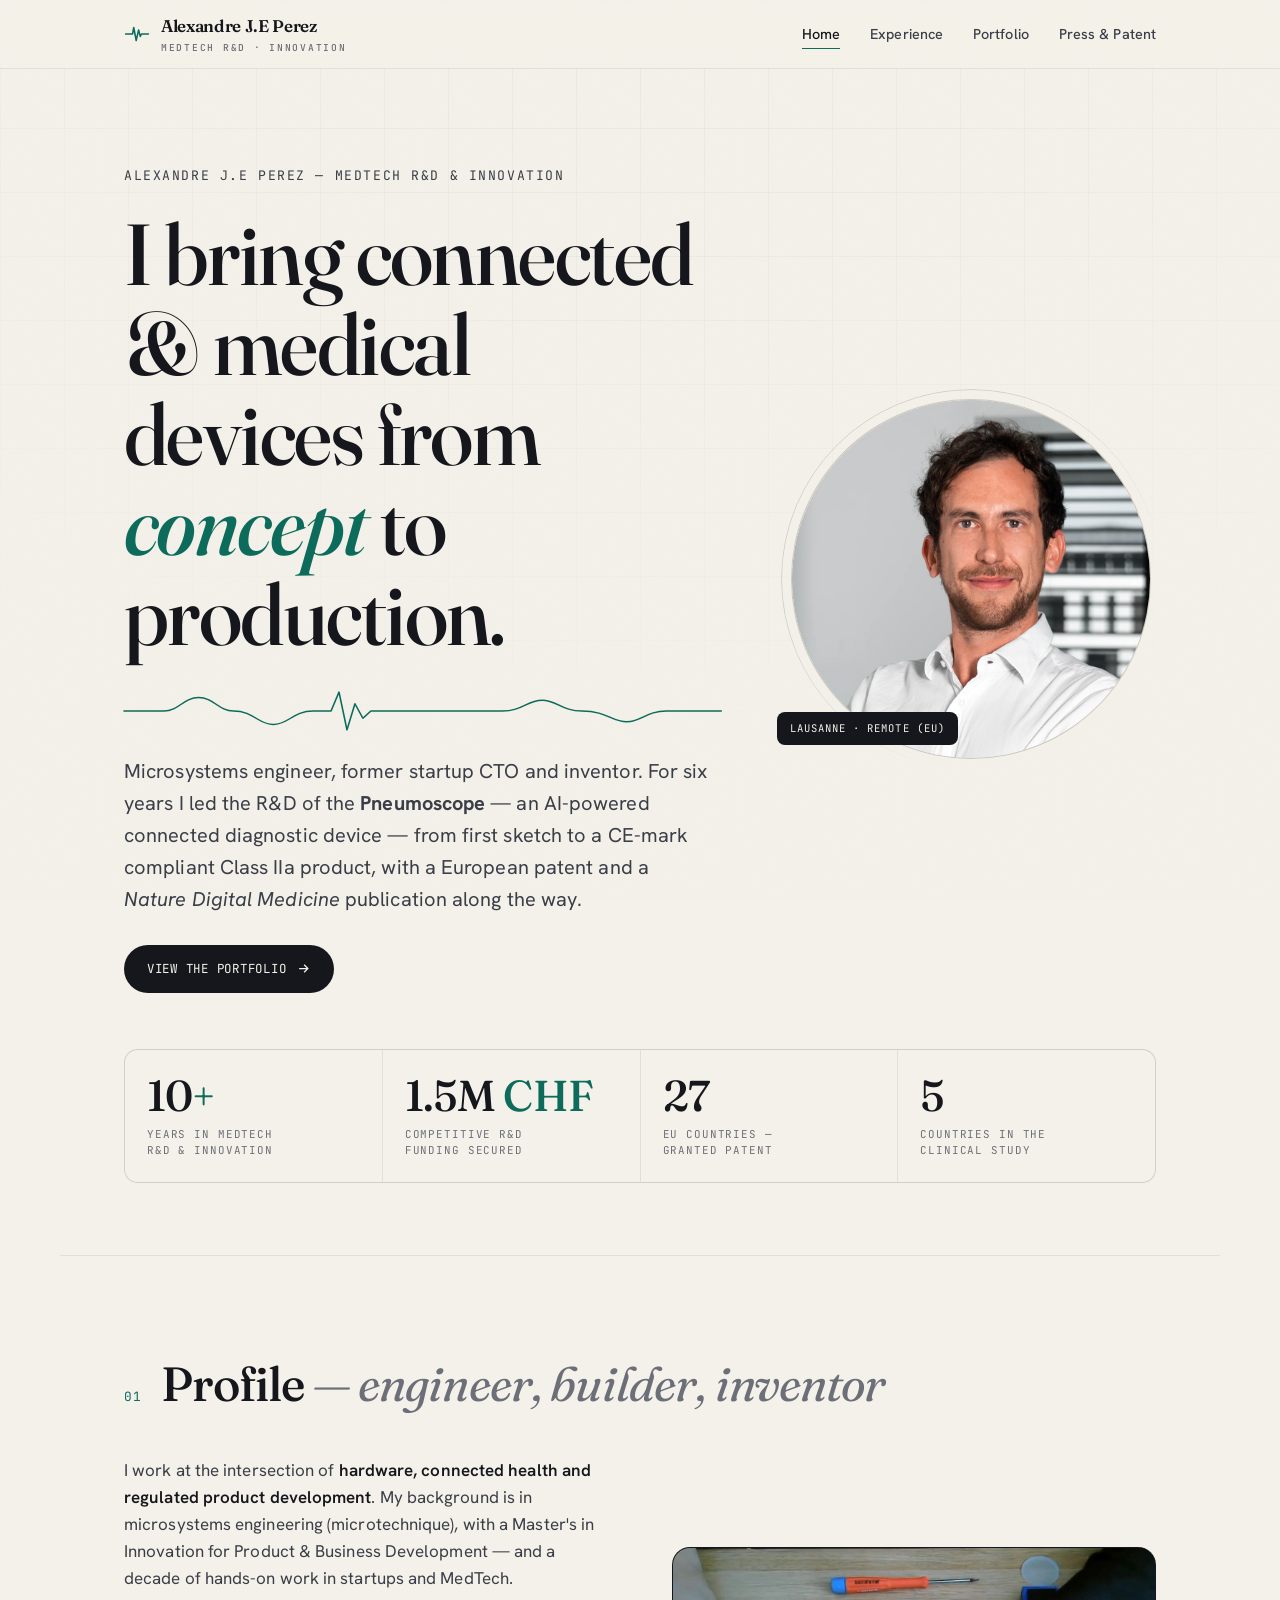
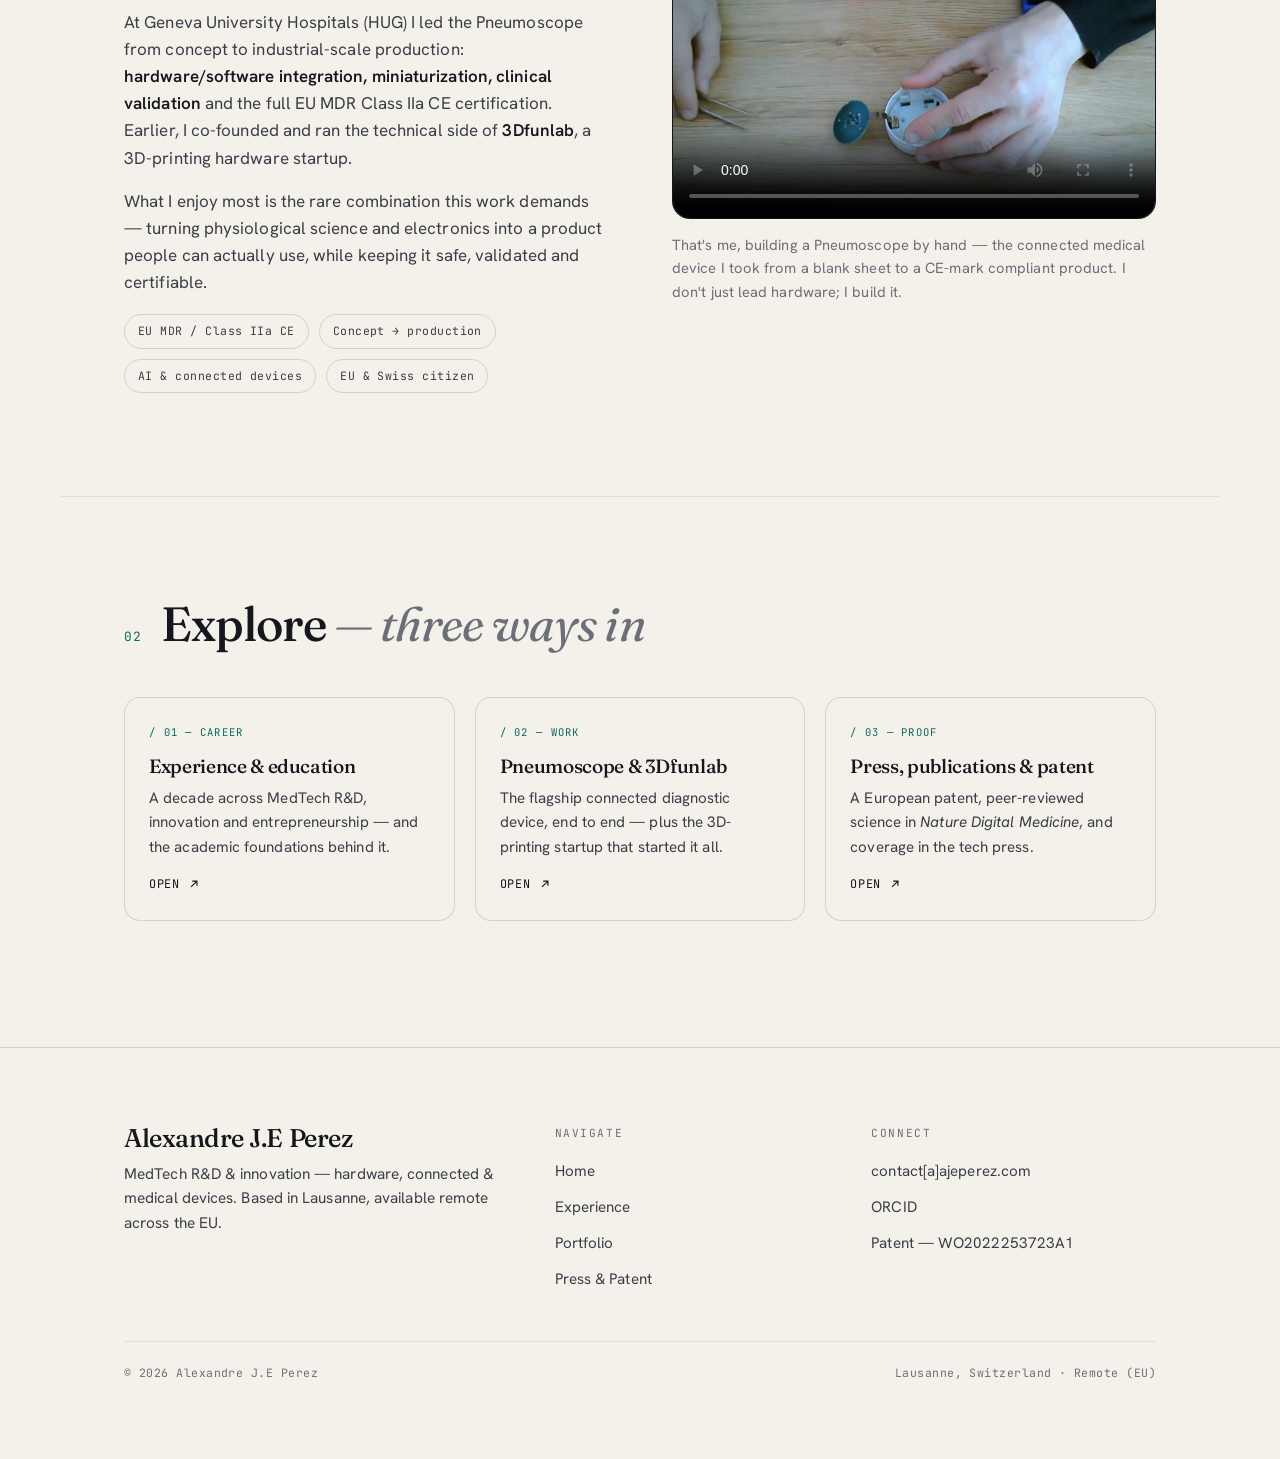
==== index.html @ aec596a1 "Home: link + green color on 1.5M CHF and 27 EU countries stats" ====
<!DOCTYPE html>
<html lang="en">
<head>
<meta charset="UTF-8" />
<meta name="viewport" content="width=device-width, initial-scale=1.0" />
<title>Alexandre J.E Perez — MedTech R&D, Hardware & Connected Devices</title>
<meta name="description" content="Alexandre J.E Perez — MedTech R&D and innovation leader. From concept to production for connected and medical devices. Inventor of the Pneumoscope, an AI-powered connected diagnostic device." />
<link rel="icon" href="assets/favicon.svg" type="image/svg+xml" />
<link rel="stylesheet" href="assets/css/style.css" />
</head>
<body>

<header class="site-header">
  <nav class="nav wrap" aria-label="Primary">
    <a class="brand" href="index.html" aria-label="Alexandre J.E Perez — home">
      <svg class="mark" viewBox="0 0 32 32" aria-hidden="true"><path d="M2 16 H8 L10.5 16 L12 8 L15 24 L18 11 L20 19 L21.5 16 H30" fill="none" stroke="currentColor" stroke-width="1.9" stroke-linecap="round" stroke-linejoin="round"/></svg>
      <span>Alexandre J.E Perez<small>MedTech R&amp;D · Innovation</small></span>
    </a>
    <ul class="nav-links">
      <li><a href="index.html" class="active">Home</a></li>
      <li><a href="experience.html">Experience</a></li>
      <li><a href="portfolio.html">Portfolio</a></li>
      <li><a href="press.html">Press &amp; Patent</a></li>
    </ul>
    <button class="nav-toggle" aria-label="Menu" aria-expanded="false"><span></span><span></span><span></span></button>
  </nav>
</header>

<main>
  <!-- HERO -->
  <section class="hero wrap">
    <div class="hero-grid">
      <div class="hero-copy">
        <p class="role" data-load="1">Alexandre J.E Perez — MedTech R&amp;D &amp; innovation</p>
        <h1 data-load="2">I bring connected &amp; medical devices from <em>concept</em> to production.</h1>
        <svg class="waveform" data-load="3" viewBox="0 0 600 60" preserveAspectRatio="none" aria-hidden="true">
          <path class="pulse" d="M0 30 C 20 30 30 30 40 30 C 55 30 60 15 75 15 C 90 15 95 30 110 30 C 130 30 135 45 150 45 C 165 45 170 30 190 30 L 208 30 L 216 9 L 224 51 L 232 22 L 240 38 L 248 30 L 380 30 C 400 30 405 18 420 18 C 435 18 440 30 460 30 C 485 30 490 42 505 42 C 520 42 525 30 545 30 L 600 30"/>
        </svg>
        <p class="lead" data-load="4">Microsystems engineer, former startup CTO and inventor. For six years I led the R&amp;D of the <strong>Pneumoscope</strong> — an AI-powered connected diagnostic device — from first sketch to a CE-mark compliant Class&nbsp;IIa product, with a European patent and a <em>Nature&nbsp;Digital&nbsp;Medicine</em> publication along the way.</p>
        <div class="hero-actions" data-load="5">
          <a class="btn btn-primary" href="portfolio.html">View the portfolio
            <svg viewBox="0 0 24 24" fill="none" stroke="currentColor" stroke-width="2"><path d="M5 12h14M13 6l6 6-6 6"/></svg></a>
        </div>
      </div>
      <div class="portrait" data-load="3">
        <img src="assets/img/portrait.png" alt="Portrait of Alexandre J.E Perez" width="500" height="500" />
        <span class="tag">Lausanne · Remote (EU)</span>
      </div>
    </div>

    <div class="stats">
      <div class="stat" data-reveal data-delay="1"><div class="num">10<span>+</span></div><div class="lbl">Years in MedTech<br>R&amp;D &amp; innovation</div></div>
      <div class="stat" data-reveal data-delay="2"><div class="num"><a href="https://www.hug.ch/centre-innovation/pneumoscope-stethoscope-numerique-intelligent" target="_blank" rel="noopener">1.5M <span>CHF</span></a></div><div class="lbl">Competitive R&amp;D<br>funding secured</div></div>
      <div class="stat" data-reveal data-delay="3"><div class="num"><a href="https://patents.google.com/patent/WO2022253723A1" target="_blank" rel="noopener">27</a></div><div class="lbl">EU countries —<br>granted patent</div></div>
      <div class="stat" data-reveal data-delay="4"><div class="num">5</div><div class="lbl">Countries in the<br>clinical study</div></div>
    </div>
  </section>

  <!-- ABOUT -->
  <section class="section wrap" id="about">
    <div class="section-head" data-reveal>
      <span class="idx">01</span>
      <h2>Profile<span class="sub"> — engineer, builder, inventor</span></h2>
    </div>
    <div class="split">
      <div class="prose" data-reveal>
        <p>I work at the intersection of <strong>hardware, connected health and regulated product development</strong>. My background is in microsystems engineering (microtechnique), with a Master's in Innovation for Product &amp; Business Development — and a decade of hands-on work in startups and MedTech.</p>
        <p>At Geneva University Hospitals (HUG) I led the Pneumoscope from concept to industrial-scale production: <strong>hardware/software integration, miniaturization, clinical validation</strong> and the full EU&nbsp;MDR Class&nbsp;IIa CE certification. Earlier, I co-founded and ran the technical side of <strong>3Dfunlab</strong>, a 3D-printing hardware startup.</p>
        <p>What I enjoy most is the rare combination this work demands — turning physiological science and electronics into a product people can actually use, while keeping it safe, validated and certifiable.</p>
        <div class="kpis">
          <span class="kpi">EU MDR / Class IIa CE</span>
          <span class="kpi">Concept → production</span>
          <span class="kpi">AI &amp; connected devices</span>
          <span class="kpi">EU &amp; Swiss citizen</span>
        </div>
      </div>
      <div data-reveal data-delay="1">
        <div class="video video-local">
          <video controls preload="metadata" poster="assets/img/pneumoscope-build-poster.jpg" playsinline>
            <source src="assets/video/pneumoscope-building.mp4" type="video/mp4" />
            Your browser can't play this video. <a href="assets/video/pneumoscope-building.mp4">Download it</a>.
          </video>
        </div>
        <p class="lead" style="font-size:.92rem;margin-top:14px;color:var(--ink-soft)">That's me, building a Pneumoscope by hand — the connected medical device I took from a blank sheet to a CE-mark compliant product. I don't just lead hardware; I build it.</p>
      </div>
    </div>
  </section>

  <!-- EXPLORE -->
  <section class="section wrap">
    <div class="section-head" data-reveal>
      <span class="idx">02</span>
      <h2>Explore<span class="sub"> — three ways in</span></h2>
    </div>
    <div class="grid grid-3">
      <a class="card" href="experience.html" data-reveal data-delay="1">
        <span class="kind">/ 01 — Career</span>
        <h3>Experience &amp; education</h3>
        <p>A decade across MedTech R&amp;D, innovation and entrepreneurship — and the academic foundations behind it.</p>
        <span class="open">Open<svg viewBox="0 0 24 24" fill="none" stroke="currentColor" stroke-width="2"><path d="M7 17L17 7M9 7h8v8"/></svg></span>
      </a>
      <a class="card" href="portfolio.html" data-reveal data-delay="2">
        <span class="kind">/ 02 — Work</span>
        <h3>Pneumoscope &amp; 3Dfunlab</h3>
        <p>The flagship connected diagnostic device, end to end — plus the 3D-printing startup that started it all.</p>
        <span class="open">Open<svg viewBox="0 0 24 24" fill="none" stroke="currentColor" stroke-width="2"><path d="M7 17L17 7M9 7h8v8"/></svg></span>
      </a>
      <a class="card" href="press.html" data-reveal data-delay="3">
        <span class="kind">/ 03 — Proof</span>
        <h3>Press, publications &amp; patent</h3>
        <p>A European patent, peer-reviewed science in <em>Nature&nbsp;Digital&nbsp;Medicine</em>, and coverage in the tech press.</p>
        <span class="open">Open<svg viewBox="0 0 24 24" fill="none" stroke="currentColor" stroke-width="2"><path d="M7 17L17 7M9 7h8v8"/></svg></span>
      </a>
    </div>
  </section>
</main>

<footer class="site-footer">
  <div class="wrap">
    <div class="footer-grid">
      <div>
        <h4>Alexandre J.E Perez</h4>
        <p class="lead" style="font-size:.96rem;color:var(--ink-2)">MedTech R&amp;D &amp; innovation — hardware, connected &amp; medical devices. Based in Lausanne, available remote across the EU.</p>
      </div>
      <div>
        <p class="col-title">Navigate</p>
        <ul>
          <li><a href="index.html">Home</a></li>
          <li><a href="experience.html">Experience</a></li>
          <li><a href="portfolio.html">Portfolio</a></li>
          <li><a href="press.html">Press &amp; Patent</a></li>
        </ul>
      </div>
      <div>
        <p class="col-title">Connect</p>
        <ul>
          <li><a href="index.html">contact[a]ajeperez.com</a></li>
          <li><a href="https://orcid.org/0000-0003-1454-4327" target="_blank" rel="noopener">ORCID</a></li>
          <li><a href="https://patents.google.com/patent/WO2022253723A1" target="_blank" rel="noopener">Patent — WO2022253723A1</a></li>
        </ul>
      </div>
    </div>
    <div class="footer-bottom">
      <span>© <span data-year>2026</span> Alexandre J.E Perez</span>
      <span>Lausanne, Switzerland · Remote (EU)</span>
    </div>
  </div>
</footer>

<script src="assets/js/main.js"></script>
</body>
</html>
---- assets/css/style.css ----
/* =========================================================
   Alexandre Perez — personal site
   Aesthetic: editorial deep-tech · warm paper · single teal accent
   Display: Fraunces · Body: Hanken Grotesk · Mono: JetBrains Mono
   Signature motif: auscultation waveform
   ========================================================= */

@import url('https://fonts.googleapis.com/css2?family=Fraunces:ital,opsz,wght@0,9..144,400;0,9..144,500;0,9..144,600;0,9..144,700;1,9..144,400&family=Hanken+Grotesk:wght@400;500;600;700&family=JetBrains+Mono:wght@400;500&display=swap');

:root{
  --paper:#F4F1EA;
  --paper-2:#ECE6DA;
  --paper-3:#E4DDCD;
  --ink:#15171C;
  --ink-2:#3a3e47;
  --ink-soft:#6c6f78;
  --line:rgba(21,23,28,.14);
  --line-soft:rgba(21,23,28,.08);
  --accent:#0C6B5B;
  --accent-2:#14A78E;
  --accent-deep:#073d34;
  --max:1160px;
  --gut:clamp(20px,5vw,64px);
  --font-display:'Fraunces',Georgia,'Times New Roman',serif;
  --font-body:'Hanken Grotesk',-apple-system,BlinkMacSystemFont,sans-serif;
  --font-mono:'JetBrains Mono',ui-monospace,monospace;
  --ease:cubic-bezier(.22,.61,.36,1);
}

*,*::before,*::after{box-sizing:border-box;margin:0;padding:0}
html{scroll-behavior:smooth;-webkit-text-size-adjust:100%}
body{
  font-family:var(--font-body);
  background:var(--paper);
  color:var(--ink);
  line-height:1.6;
  font-size:17px;
  font-weight:400;
  letter-spacing:.005em;
  overflow-x:hidden;
  position:relative;
  min-height:100vh;
}
/* grain + faint engineering grid */
body::before{
  content:"";position:fixed;inset:0;z-index:0;pointer-events:none;opacity:.5;
  background-image:
    linear-gradient(to right,var(--line-soft) 1px,transparent 1px),
    linear-gradient(to bottom,var(--line-soft) 1px,transparent 1px);
  background-size:64px 64px;
  -webkit-mask-image:radial-gradient(120% 120% at 50% 0%,#000 0%,transparent 75%);
          mask-image:radial-gradient(120% 120% at 50% 0%,#000 0%,transparent 75%);
}
body::after{
  content:"";position:fixed;inset:0;z-index:0;pointer-events:none;opacity:.035;mix-blend-mode:multiply;
  background-image:url("data:image/svg+xml,%3Csvg xmlns='http://www.w3.org/2000/svg' width='160' height='160'%3E%3Cfilter id='n'%3E%3CfeTurbulence type='fractalNoise' baseFrequency='.85' numOctaves='2' stitchTiles='stitch'/%3E%3C/filter%3E%3Crect width='100%25' height='100%25' filter='url(%23n)'/%3E%3C/svg%3E");
}
main,.site-header,.site-footer{position:relative;z-index:1}

img{max-width:100%;display:block}
a{color:inherit;text-decoration:none}
::selection{background:var(--accent);color:var(--paper)}

.wrap{max-width:var(--max);margin:0 auto;padding-inline:var(--gut)}

/* ---------- Typography ---------- */
h1,h2,h3,h4{font-family:var(--font-display);font-weight:500;line-height:1.04;letter-spacing:-.018em;font-optical-sizing:auto}
.eyebrow{
  font-family:var(--font-mono);font-size:.72rem;font-weight:500;letter-spacing:.22em;
  text-transform:uppercase;color:var(--accent);display:inline-flex;align-items:center;gap:.6em;
}
.eyebrow::before{content:"";width:26px;height:1px;background:var(--accent);opacity:.6}
.lead{font-size:clamp(1.05rem,1.6vw,1.25rem);color:var(--ink-2);max-width:60ch}
.mono{font-family:var(--font-mono)}

/* ---------- Header / Nav ---------- */
.site-header{position:sticky;top:0;z-index:50;
  background:color-mix(in srgb,var(--paper) 82%,transparent);
  backdrop-filter:blur(12px) saturate(1.1);-webkit-backdrop-filter:blur(12px) saturate(1.1);
  border-bottom:1px solid var(--line-soft);
}
.nav{display:flex;align-items:center;justify-content:space-between;height:68px;gap:24px}
.brand{display:flex;align-items:center;gap:11px;font-family:var(--font-display);font-weight:600;font-size:1.06rem;letter-spacing:-.02em}
.brand .mark{width:26px;height:26px;flex:none;color:var(--accent)}
.brand small{font-family:var(--font-mono);font-size:.6rem;letter-spacing:.18em;color:var(--ink-soft);text-transform:uppercase;display:block;font-weight:500;margin-top:1px}
.nav-links{display:flex;align-items:center;gap:30px;list-style:none}
.nav-links a{font-size:.9rem;font-weight:500;color:var(--ink-2);position:relative;padding:6px 0;transition:color .25s}
.nav-links a::after{content:"";position:absolute;left:0;right:100%;bottom:0;height:1.5px;background:var(--accent);transition:right .3s var(--ease)}
.nav-links a:hover{color:var(--ink)}
.nav-links a:hover::after,.nav-links a.active::after{right:0}
.nav-links a.active{color:var(--ink)}
.nav-cta{display:inline-flex;align-items:center;gap:8px;font-family:var(--font-mono);font-size:.74rem;letter-spacing:.08em;text-transform:uppercase;
  border:1px solid var(--ink);border-radius:999px;padding:9px 16px;color:var(--ink);transition:.28s var(--ease)}
.nav-cta:hover{background:var(--ink);color:var(--paper);transform:translateY(-1px)}
.nav-toggle{display:none;background:none;border:0;cursor:pointer;width:42px;height:42px;color:var(--ink)}
.nav-toggle span{display:block;width:24px;height:1.6px;background:currentColor;margin:5px auto;transition:.3s var(--ease)}

/* ---------- Buttons ---------- */
.btn{display:inline-flex;align-items:center;gap:10px;font-family:var(--font-mono);font-size:.78rem;letter-spacing:.06em;text-transform:uppercase;
  padding:13px 22px;border-radius:999px;transition:.28s var(--ease);cursor:pointer;border:1px solid transparent}
.btn-primary{background:var(--ink);color:var(--paper)}
.btn-primary:hover{background:var(--accent-deep);transform:translateY(-2px)}
.btn-ghost{border-color:var(--line);color:var(--ink)}
.btn-ghost:hover{border-color:var(--ink);background:var(--paper-2)}
.btn svg{width:15px;height:15px}

/* ---------- Hero ---------- */
.hero{padding-top:clamp(48px,8vw,96px);padding-bottom:clamp(40px,6vw,72px);position:relative}
.hero-grid{display:grid;grid-template-columns:1.45fr .9fr;gap:clamp(28px,5vw,72px);align-items:center}
.hero h1{font-size:clamp(2.7rem,7vw,5.4rem);font-weight:500;margin:.28em 0 .22em}
.hero h1 em{font-style:italic;color:var(--accent);font-weight:500}
.hero .role{font-family:var(--font-mono);font-size:.82rem;letter-spacing:.12em;text-transform:uppercase;color:var(--ink-2)}
.hero .lead{margin-top:.4em}
.hero-actions{display:flex;flex-wrap:wrap;gap:14px;margin-top:30px}
.portrait{position:relative;width:100%;max-width:360px;margin-inline:auto;aspect-ratio:1/1}
.portrait img{width:100%;height:100%;object-fit:cover;object-position:50% 35%;border-radius:50%;
  border:1px solid var(--line);background:var(--paper-2);display:block}
.portrait::before{content:"";position:absolute;inset:-10px;border:1px solid var(--line);border-radius:50%;
  -webkit-mask:linear-gradient(135deg,#000 30%,transparent 70%);mask:linear-gradient(135deg,#000 30%,transparent 70%)}
.portrait .tag{position:absolute;bottom:14px;left:-14px;background:var(--ink);color:var(--paper);
  font-family:var(--font-mono);font-size:.66rem;letter-spacing:.1em;text-transform:uppercase;padding:8px 13px;border-radius:8px}

/* waveform */
.waveform{width:100%;height:54px;color:var(--accent);margin-top:6px;overflow:visible}
.waveform path{fill:none;stroke:currentColor;stroke-width:1.6;stroke-linecap:round;stroke-linejoin:round;
  stroke-dasharray:1400;stroke-dashoffset:1400;animation:draw 2.4s var(--ease) .3s forwards}
.waveform .pulse{animation:draw 2.4s var(--ease) .3s forwards, breathe 4.5s ease-in-out 2.8s infinite}
@keyframes draw{to{stroke-dashoffset:0}}
@keyframes breathe{0%,100%{opacity:.5}50%{opacity:1}}

/* ---------- Stats ---------- */
.stats{display:grid;grid-template-columns:repeat(4,1fr);gap:1px;background:var(--line-soft);
  border:1px solid var(--line-soft);border-radius:14px;overflow:hidden;margin-top:clamp(34px,5vw,56px)}
.stat{background:var(--paper);padding:24px 22px}
.stat .num{font-family:var(--font-display);font-size:clamp(1.8rem,3.4vw,2.7rem);font-weight:500;letter-spacing:-.02em;line-height:1}
.stat .num span{color:var(--accent)}
.stat .lbl{font-family:var(--font-mono);font-size:.68rem;letter-spacing:.08em;text-transform:uppercase;color:var(--ink-soft);margin-top:10px;line-height:1.45}

/* ---------- Sections ---------- */
.section{padding-block:clamp(56px,8vw,104px);border-top:1px solid var(--line-soft)}
.section-head{display:flex;align-items:baseline;gap:18px;margin-bottom:clamp(28px,4vw,48px);flex-wrap:wrap}
.section-head .idx{font-family:var(--font-mono);font-size:.8rem;color:var(--accent);letter-spacing:.1em}
.section-head h2{font-size:clamp(1.9rem,4vw,3rem);font-weight:500}
.section-head .sub{font-size:clamp(1.9rem,4vw,3rem);color:var(--ink-soft);font-family:var(--font-display);font-style:italic;font-weight:400}
.section-intro{max-width:64ch;color:var(--ink-2);font-size:1.06rem;margin-bottom:8px}

/* ---------- Timeline ---------- */
.timeline{position:relative;margin-top:18px}
.timeline::before{content:"";position:absolute;left:0;top:6px;bottom:6px;width:1px;background:var(--line)}
.t-item{position:relative;padding:0 0 38px 34px}
.t-item::before{content:"";position:absolute;left:-4px;top:8px;width:9px;height:9px;border-radius:50%;background:var(--accent);box-shadow:0 0 0 4px var(--paper)}
.t-item:last-child{padding-bottom:0}
.t-when{font-family:var(--font-mono);font-size:.74rem;letter-spacing:.06em;color:var(--accent);text-transform:uppercase}
.t-role{font-family:var(--font-display);font-size:1.32rem;font-weight:500;margin:5px 0 1px}
.t-org{color:var(--ink-soft);font-size:.95rem;margin-bottom:10px}
.t-org .place{color:var(--ink-2)}
.t-item ul{list-style:none;display:flex;flex-direction:column;gap:7px}
.t-item ul li{position:relative;padding-left:18px;color:var(--ink-2);font-size:.97rem}
.t-item ul li::before{content:"—";position:absolute;left:0;color:var(--accent);opacity:.55}

/* ---------- Cards ---------- */
.grid{display:grid;gap:20px}
.grid-2{grid-template-columns:repeat(2,1fr)}
.grid-3{grid-template-columns:repeat(3,1fr)}
.card{background:var(--paper);border:1px solid var(--line);border-radius:16px;padding:26px 24px;display:flex;flex-direction:column;
  transition:transform .35s var(--ease),box-shadow .35s var(--ease),border-color .35s var(--ease);position:relative;overflow:hidden}
.card:hover{transform:translateY(-4px);box-shadow:0 18px 40px -24px rgba(7,61,52,.5);border-color:color-mix(in srgb,var(--accent) 45%,var(--line))}
.card .kind{font-family:var(--font-mono);font-size:.66rem;letter-spacing:.12em;text-transform:uppercase;color:var(--accent);margin-bottom:14px}
.card h3{font-size:1.2rem;font-weight:500;line-height:1.2;margin-bottom:8px}
.card p{color:var(--ink-2);font-size:.95rem;flex:1}
.card .meta{font-family:var(--font-mono);font-size:.72rem;color:var(--ink-soft);margin-top:16px;letter-spacing:.02em}
.card .open{display:inline-flex;align-items:center;gap:7px;margin-top:16px;font-family:var(--font-mono);font-size:.74rem;
  letter-spacing:.06em;text-transform:uppercase;color:var(--ink);align-self:flex-start}
.card .open svg{width:14px;height:14px;transition:transform .3s var(--ease)}
.card:hover .open svg{transform:translate(3px,-3px)}
.card.feature{background:var(--accent-deep);color:var(--paper);border-color:var(--accent-deep)}
.card.feature .kind,.card.feature .open{color:var(--accent-2)}
.card.feature h3,.card.feature p{color:var(--paper)}
.card.feature p{color:color-mix(in srgb,var(--paper) 82%,transparent)}

/* ---------- Feature / split blocks ---------- */
.split{display:grid;grid-template-columns:1fr 1fr;gap:clamp(28px,5vw,64px);align-items:center}
.panel{background:var(--paper-2);border:1px solid var(--line-soft);border-radius:18px;padding:clamp(24px,3vw,38px)}
.kpis{display:flex;flex-wrap:wrap;gap:10px;margin-top:18px}
.kpi{font-family:var(--font-mono);font-size:.72rem;letter-spacing:.04em;border:1px solid var(--line);border-radius:999px;padding:7px 13px;color:var(--ink-2)}
.figure{border:1px solid var(--line);border-radius:16px;overflow:hidden;background:var(--paper-2)}
.figure img{width:100%}
.figure figcaption{font-family:var(--font-mono);font-size:.72rem;color:var(--ink-soft);padding:12px 16px;border-top:1px solid var(--line-soft);letter-spacing:.02em}

/* prose */
.prose p{color:var(--ink-2);margin-bottom:16px;max-width:68ch}
.prose p strong{color:var(--ink);font-weight:600}

/* ---------- Video ---------- */
.video{position:relative;border-radius:18px;overflow:hidden;border:1px solid var(--line);aspect-ratio:16/9;background:var(--ink);cursor:pointer}
.video iframe{position:absolute;inset:0;width:100%;height:100%;border:0}
.video-facade{position:absolute;inset:0;display:grid;place-items:center;background:
  radial-gradient(120% 120% at 70% 20%,#0f3a33,#0a1614)}
.video-facade .play{width:74px;height:74px;border-radius:50%;background:var(--paper);display:grid;place-items:center;
  transition:transform .3s var(--ease);box-shadow:0 10px 40px -12px rgba(0,0,0,.6)}
.video-facade .play svg{width:24px;height:24px;color:var(--accent-deep);margin-left:3px}
.video:hover .play{transform:scale(1.08)}
.video-facade .vlabel{position:absolute;left:20px;bottom:18px;font-family:var(--font-mono);font-size:.72rem;
  letter-spacing:.1em;text-transform:uppercase;color:color-mix(in srgb,var(--paper) 80%,transparent)}

/* ---------- Footer ---------- */
.site-footer{border-top:1px solid var(--line);padding-block:clamp(48px,6vw,80px);margin-top:24px}
.footer-grid{display:grid;grid-template-columns:1.4fr 1fr 1fr;gap:32px}
.footer-grid h4{font-family:var(--font-display);font-size:1.6rem;font-weight:500;margin-bottom:10px}
.footer-grid .col-title{font-family:var(--font-mono);font-size:.7rem;letter-spacing:.14em;text-transform:uppercase;color:var(--ink-soft);margin-bottom:14px}
.footer-grid ul{list-style:none;display:flex;flex-direction:column;gap:9px}
.footer-grid a{color:var(--ink-2);transition:color .25s;font-size:.95rem}
.footer-grid a:hover{color:var(--accent)}
.footer-bottom{display:flex;justify-content:space-between;flex-wrap:wrap;gap:12px;margin-top:48px;padding-top:22px;border-top:1px solid var(--line-soft);
  font-family:var(--font-mono);font-size:.72rem;color:var(--ink-soft);letter-spacing:.04em}

/* ---------- Reveal animations ---------- */
[data-reveal]{opacity:0;transform:translateY(22px);transition:opacity .8s var(--ease),transform .8s var(--ease)}
[data-reveal].is-visible{opacity:1;transform:none}
[data-reveal][data-delay="1"]{transition-delay:.08s}
[data-reveal][data-delay="2"]{transition-delay:.16s}
[data-reveal][data-delay="3"]{transition-delay:.24s}
[data-reveal][data-delay="4"]{transition-delay:.32s}

/* hero load stagger */
.hero [data-load]{opacity:0;transform:translateY(18px);animation:rise .9s var(--ease) forwards}
.hero [data-load="1"]{animation-delay:.05s}
.hero [data-load="2"]{animation-delay:.15s}
.hero [data-load="3"]{animation-delay:.25s}
.hero [data-load="4"]{animation-delay:.35s}
.hero [data-load="5"]{animation-delay:.5s}
@keyframes rise{to{opacity:1;transform:none}}

/* ---------- Responsive ---------- */
@media (max-width:900px){
  .hero-grid{grid-template-columns:1fr;gap:36px}
  .portrait{max-width:300px;order:-1}
  .stats{grid-template-columns:repeat(2,1fr)}
  .split{grid-template-columns:1fr}
  .grid-2,.grid-3{grid-template-columns:1fr}
  .footer-grid{grid-template-columns:1fr 1fr}
  .nav-links,.nav .nav-cta{display:none}
  .nav-toggle{display:block}
  .site-header.open .nav-links{display:flex;position:absolute;top:68px;left:0;right:0;flex-direction:column;gap:0;
    background:var(--paper);border-bottom:1px solid var(--line);padding:8px var(--gut) 18px}
  .site-header.open .nav-links a{padding:14px 0;border-bottom:1px solid var(--line-soft);width:100%}
  .site-header.open .nav-links a::after{display:none}
  .site-header.open .nav-cta{display:inline-flex;margin:14px var(--gut) 0}
  .site-header.open .nav{flex-wrap:wrap}
}
@media (max-width:560px){
  .stats{grid-template-columns:1fr}
  .footer-grid{grid-template-columns:1fr}
  .section-head .sub{display:none}
}
@media (prefers-reduced-motion:reduce){
  *{animation:none!important;transition:none!important}
  [data-reveal]{opacity:1;transform:none}
  .hero [data-load]{opacity:1;transform:none}
  .waveform path{stroke-dashoffset:0}
  html{scroll-behavior:auto}
}

/* ---------- Media frames & image cards ---------- */
.media-frame{display:block;border:1px solid var(--line);border-radius:18px;overflow:hidden;background:var(--paper-2)}
.media-frame img{width:100%;display:block}
.media-frame .cap{display:block;font-family:var(--font-mono);font-size:.7rem;color:var(--ink-soft);padding:11px 15px;border-top:1px solid var(--line-soft);letter-spacing:.03em;overflow-wrap:break-word;word-break:break-word}

.video-wide{max-width:920px;margin:clamp(30px,5vw,56px) auto 0}
.video-wide .video{aspect-ratio:16/9}
.video-cap{text-align:center;font-size:.92rem;color:var(--ink-soft);margin-top:14px}

.card.has-thumb{padding:0;overflow:hidden}
.card-thumb{aspect-ratio:16/11;overflow:hidden;background:var(--paper-3);border-bottom:1px solid var(--line)}
.card-thumb img{width:100%;height:100%;object-fit:cover;object-position:50% 12%;transition:transform .55s var(--ease)}
.card.has-thumb:hover .card-thumb img{transform:scale(1.045)}
.card-body{padding:22px 22px 24px;display:flex;flex-direction:column;flex:1}
.card.has-thumb .when{font-family:var(--font-mono);font-size:.7rem;letter-spacing:.08em;text-transform:uppercase;color:var(--accent);margin-bottom:8px}

/* ---------- Self-hosted (local) video ---------- */
.video-local{background:var(--ink);cursor:default}
.video-local video{position:absolute;inset:0;width:100%;height:100%;object-fit:cover;border:0;display:block}

/* Link-out video facade (opens YouTube in a new tab) */
.video-link{display:block;cursor:pointer;text-decoration:none}

/* Thumbnail image inside a link-out video facade */
.video-thumb{position:absolute;inset:0;width:100%;height:100%;object-fit:cover;object-position:50% 42%}
.video-facade.on-image{background:linear-gradient(180deg,rgba(8,18,16,.18),rgba(8,18,16,.58))}

/* Retrospective images: center framing; Results table shown in full */
.grid.retro .card-thumb img{object-position:50% 50%}
.card-thumb.fit-contain{background:var(--paper-2)}
.card-thumb.fit-contain img{object-fit:contain;object-position:50% 50%}
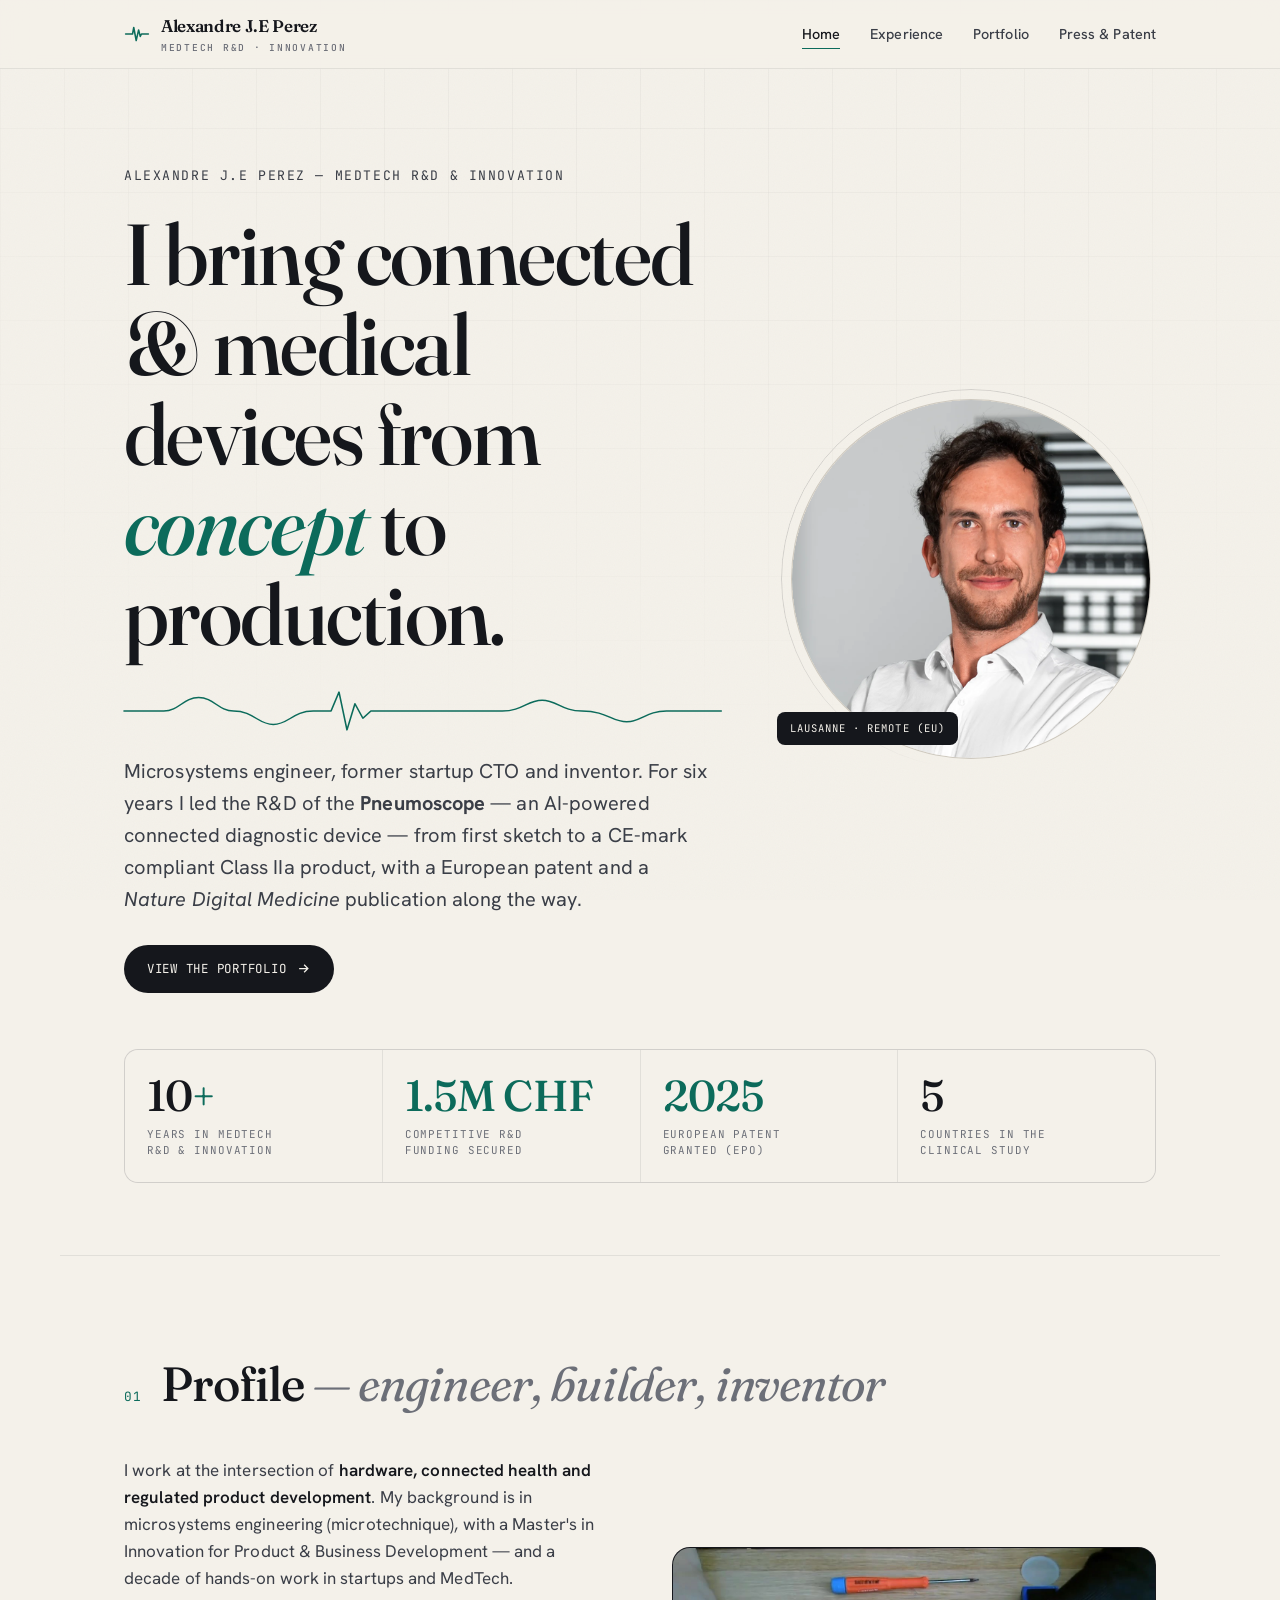
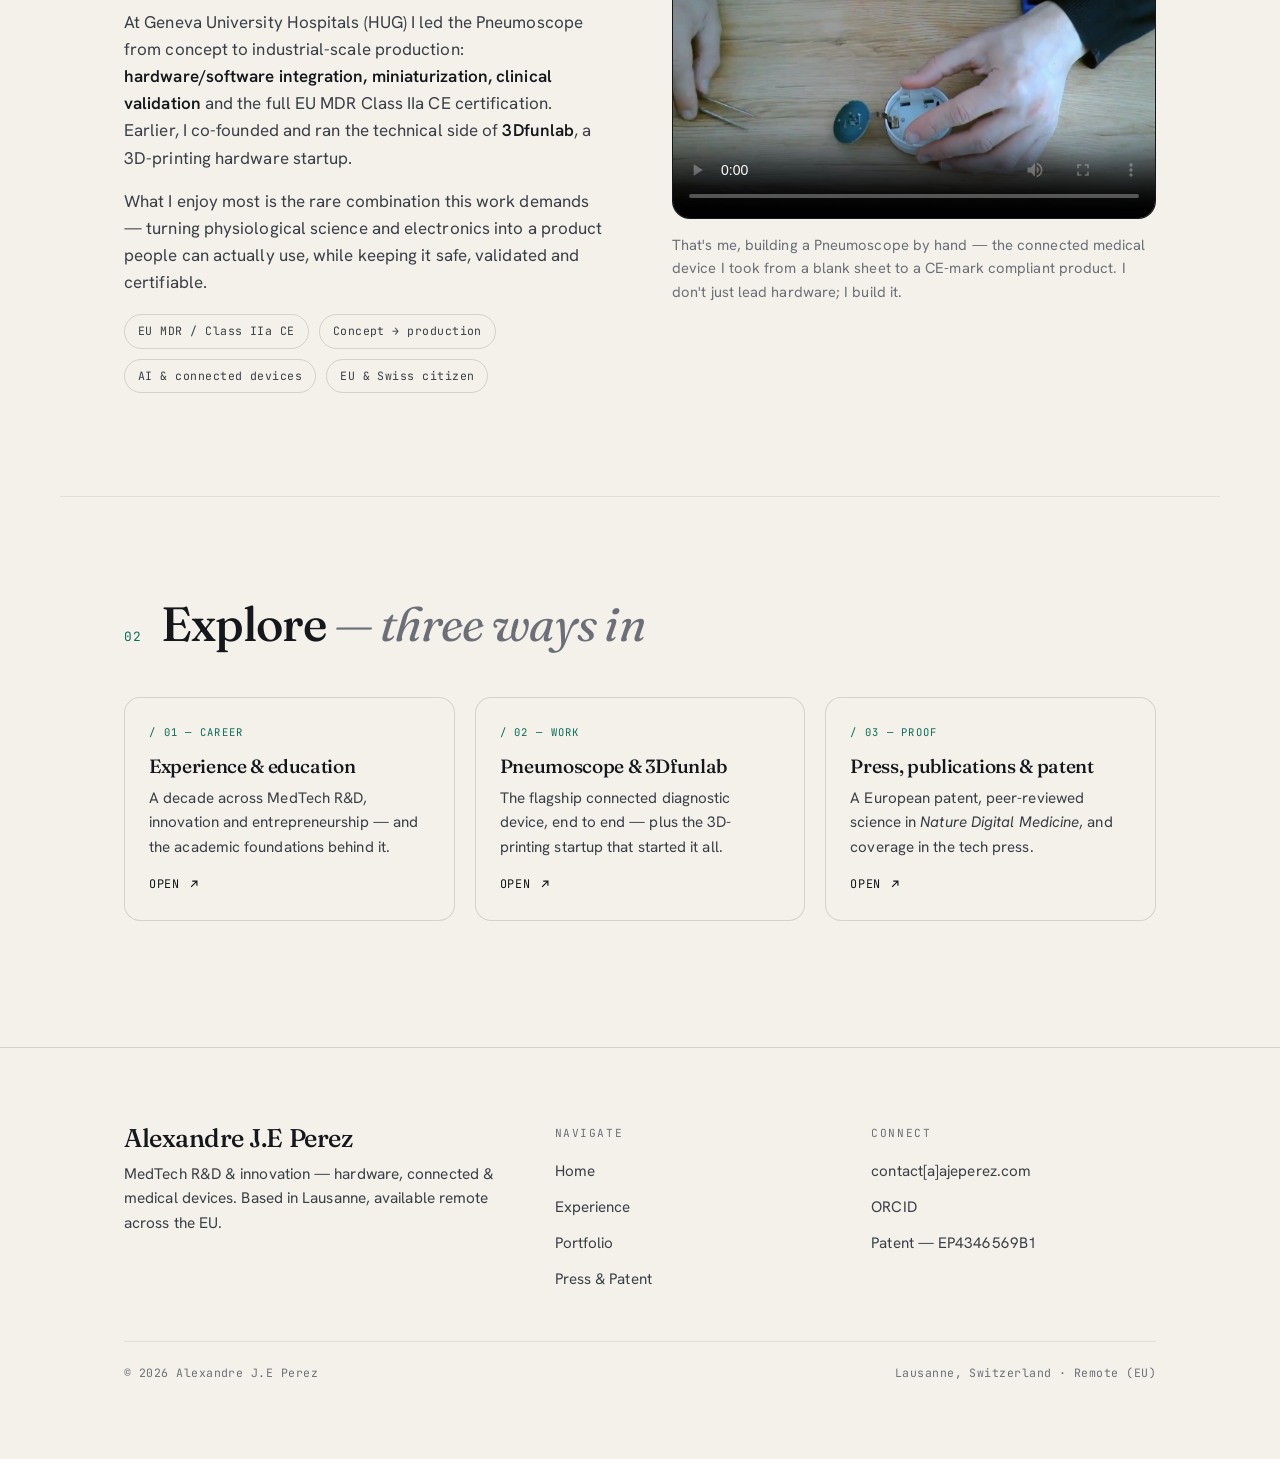
==== commit 8493f764: "Minor changes and esthectics" ====
--- a/index.html
+++ b/index.html
@@ -51,7 +51,7 @@
     <div class="stats">
       <div class="stat" data-reveal data-delay="1"><div class="num">10<span>+</span></div><div class="lbl">Years in MedTech<br>R&amp;D &amp; innovation</div></div>
       <div class="stat" data-reveal data-delay="2"><div class="num"><a href="https://www.hug.ch/centre-innovation/pneumoscope-stethoscope-numerique-intelligent" target="_blank" rel="noopener">1.5M <span>CHF</span></a></div><div class="lbl">Competitive R&amp;D<br>funding secured</div></div>
-      <div class="stat" data-reveal data-delay="3"><div class="num"><a href="https://patents.google.com/patent/WO2022253723A1" target="_blank" rel="noopener">27</a></div><div class="lbl">EU countries —<br>granted patent</div></div>
+      <div class="stat" data-reveal data-delay="3"><div class="num"><a href="https://patents.google.com/patent/EP4346569B1" target="_blank" rel="noopener">2025</a></div><div class="lbl">European patent<br>granted (EPO)</div></div>
       <div class="stat" data-reveal data-delay="4"><div class="num">5</div><div class="lbl">Countries in the<br>clinical study</div></div>
     </div>
   </section>
@@ -136,7 +136,7 @@
         <ul>
           <li><a href="index.html">contact[a]ajeperez.com</a></li>
           <li><a href="https://orcid.org/0000-0003-1454-4327" target="_blank" rel="noopener">ORCID</a></li>
-          <li><a href="https://patents.google.com/patent/WO2022253723A1" target="_blank" rel="noopener">Patent — WO2022253723A1</a></li>
+          <li><a href="https://patents.google.com/patent/EP4346569B1" target="_blank" rel="noopener">Patent — EP4346569B1</a></li>
         </ul>
       </div>
     </div>
--- a/assets/css/style.css
+++ b/assets/css/style.css
@@ -134,6 +134,8 @@
 .stat{background:var(--paper);padding:24px 22px}
 .stat .num{font-family:var(--font-display);font-size:clamp(1.8rem,3.4vw,2.7rem);font-weight:500;letter-spacing:-.02em;line-height:1}
 .stat .num span{color:var(--accent)}
+.stat .num a{color:var(--accent);text-decoration:none;border-bottom:1px solid transparent;transition:border-color .25s var(--ease)}
+.stat .num a:hover{border-bottom-color:var(--accent)}
 .stat .lbl{font-family:var(--font-mono);font-size:.68rem;letter-spacing:.08em;text-transform:uppercase;color:var(--ink-soft);margin-top:10px;line-height:1.45}
 
 /* ---------- Sections ---------- */
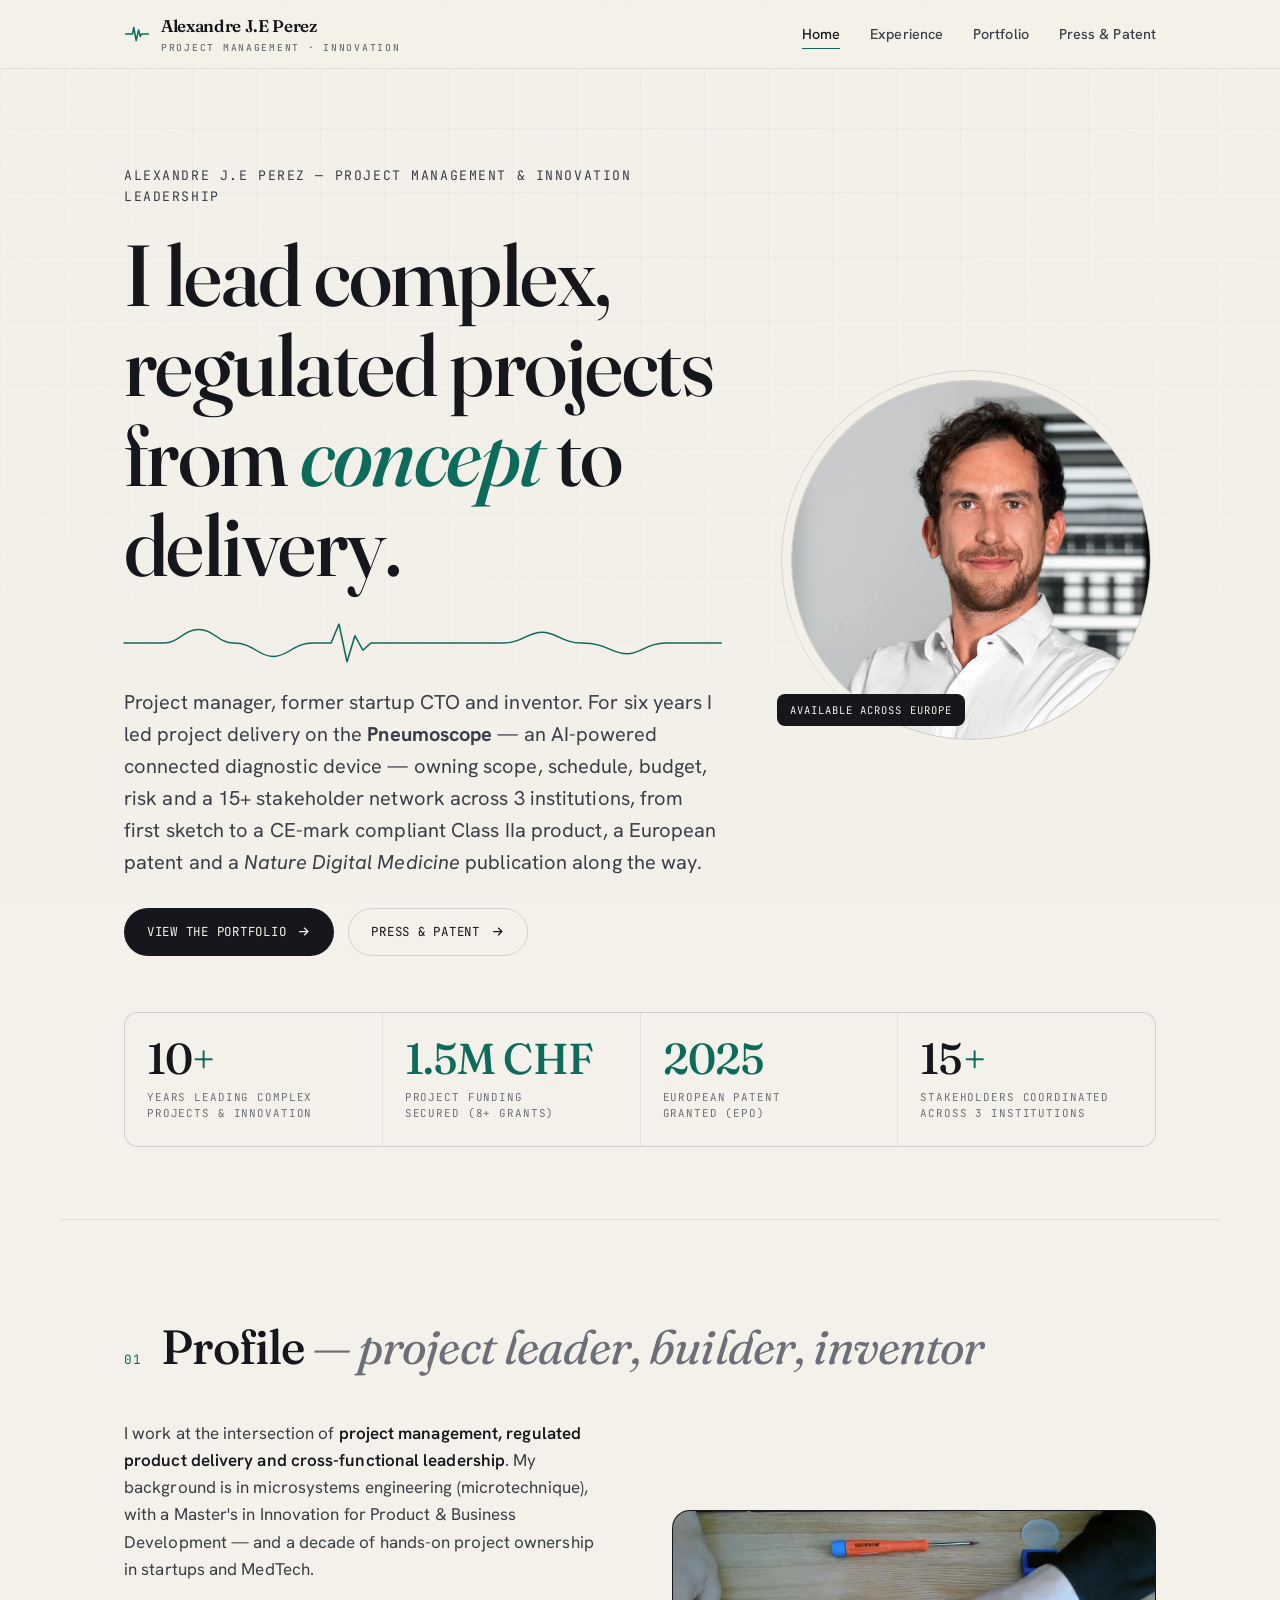
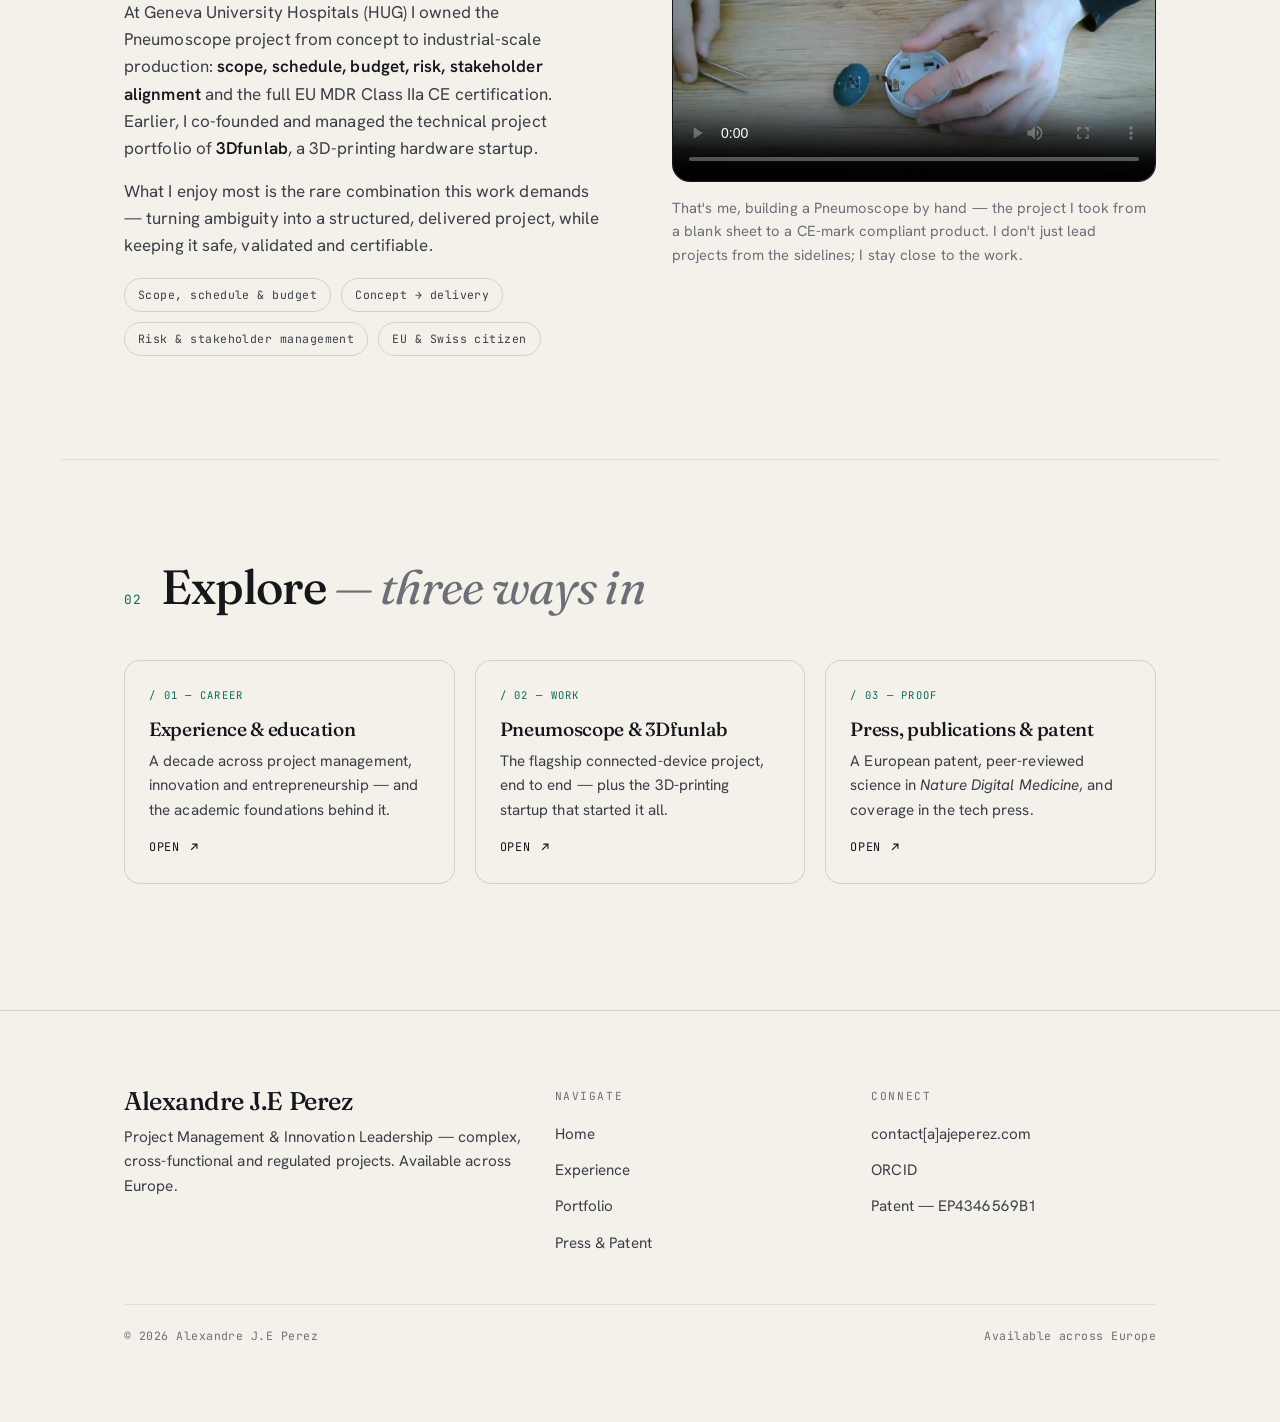
==== commit be234015: "Reposition site: Project Management & Innovation Leadership, EU-wide availability, press page update" ====
--- a/index.html
+++ b/index.html
@@ -3,10 +3,33 @@
 <head>
 <meta charset="UTF-8" />
 <meta name="viewport" content="width=device-width, initial-scale=1.0" />
-<title>Alexandre J.E Perez — MedTech R&D, Hardware & Connected Devices</title>
-<meta name="description" content="Alexandre J.E Perez — MedTech R&D and innovation leader. From concept to production for connected and medical devices. Inventor of the Pneumoscope, an AI-powered connected diagnostic device." />
+<meta name="google-site-verification" content="-31vGXHYeUImx9YUoqMClb4hL9qNTQLB29gxYSEoE8c" />
+<title>Alexandre J.E Perez — Project Management & Innovation Leadership, MedTech</title>
+<meta name="description" content="Alexandre J.E Perez — Project Management & Innovation Leader. Leading complex, cross-functional and regulated projects from concept to delivery. Project lead of the Pneumoscope, an AI-powered connected diagnostic device." />
 <link rel="icon" href="assets/favicon.svg" type="image/svg+xml" />
 <link rel="stylesheet" href="assets/css/style.css" />
+  <!-- SEO / social -->
+  <link rel="canonical" href="https://ajeperez.com/" />
+  <meta name="robots" content="index, follow, max-image-preview:large" />
+  <meta property="og:type" content="website" />
+  <meta property="og:site_name" content="Alexandre J.E Perez" />
+  <meta property="og:locale" content="en_US" />
+  <meta property="og:title" content="Alexandre J.E Perez — Project Management &amp; Innovation Leadership" />
+  <meta property="og:description" content="Project Management &amp; Innovation Leader. Leading complex, cross-functional and regulated projects from concept to delivery. Project lead of the Pneumoscope, an AI-powered connected diagnostic device." />
+  <meta property="og:url" content="https://ajeperez.com/" />
+  <meta property="og:image" content="https://ajeperez.com/assets/img/og-image.png" />
+  <meta property="og:image:width" content="1200" />
+  <meta property="og:image:height" content="630" />
+  <meta name="twitter:card" content="summary_large_image" />
+  <meta name="twitter:title" content="Alexandre J.E Perez — Project Management &amp; Innovation Leadership" />
+  <meta name="twitter:description" content="Project Management &amp; Innovation Leader. Leading complex, cross-functional and regulated projects from concept to delivery." />
+  <meta name="twitter:image" content="https://ajeperez.com/assets/img/og-image.png" />
+  <script type="application/ld+json">
+  {"@context":"https://schema.org","@graph":[
+    {"@type":"Person","name":"Alexandre J.E Perez","url":"https://ajeperez.com/","image":"https://ajeperez.com/assets/img/og-image.png","jobTitle":"Project Management & Innovation Leader","description":"Project manager and innovation leader, microsystems engineer and former startup CTO — leading complex, cross-functional and regulated projects from concept to delivery.","address":{"@type":"PostalAddress","addressLocality":"Lausanne","addressCountry":"CH"},"knowsAbout":["Project Management","Cross-functional leadership","EU MDR","Connected medical devices","Risk & stakeholder management","Innovation & funding strategy"],"sameAs":["https://orcid.org/0000-0003-1454-4327"]},
+    {"@type":"WebSite","name":"Alexandre J.E Perez","url":"https://ajeperez.com/"}
+  ]}
+  </script>
 </head>
 <body>
 
@@ -14,7 +37,7 @@
   <nav class="nav wrap" aria-label="Primary">
     <a class="brand" href="index.html" aria-label="Alexandre J.E Perez — home">
       <svg class="mark" viewBox="0 0 32 32" aria-hidden="true"><path d="M2 16 H8 L10.5 16 L12 8 L15 24 L18 11 L20 19 L21.5 16 H30" fill="none" stroke="currentColor" stroke-width="1.9" stroke-linecap="round" stroke-linejoin="round"/></svg>
-      <span>Alexandre J.E Perez<small>MedTech R&amp;D · Innovation</small></span>
+      <span>Alexandre J.E Perez<small>Project Management · Innovation</small></span>
     </a>
     <ul class="nav-links">
       <li><a href="index.html" class="active">Home</a></li>
@@ -31,28 +54,30 @@
   <section class="hero wrap">
     <div class="hero-grid">
       <div class="hero-copy">
-        <p class="role" data-load="1">Alexandre J.E Perez — MedTech R&amp;D &amp; innovation</p>
-        <h1 data-load="2">I bring connected &amp; medical devices from <em>concept</em> to production.</h1>
+        <p class="role" data-load="1">Alexandre J.E Perez — Project Management &amp; Innovation Leadership</p>
+        <h1 data-load="2">I lead complex, regulated projects from <em>concept</em> to delivery.</h1>
         <svg class="waveform" data-load="3" viewBox="0 0 600 60" preserveAspectRatio="none" aria-hidden="true">
           <path class="pulse" d="M0 30 C 20 30 30 30 40 30 C 55 30 60 15 75 15 C 90 15 95 30 110 30 C 130 30 135 45 150 45 C 165 45 170 30 190 30 L 208 30 L 216 9 L 224 51 L 232 22 L 240 38 L 248 30 L 380 30 C 400 30 405 18 420 18 C 435 18 440 30 460 30 C 485 30 490 42 505 42 C 520 42 525 30 545 30 L 600 30"/>
         </svg>
-        <p class="lead" data-load="4">Microsystems engineer, former startup CTO and inventor. For six years I led the R&amp;D of the <strong>Pneumoscope</strong> — an AI-powered connected diagnostic device — from first sketch to a CE-mark compliant Class&nbsp;IIa product, with a European patent and a <em>Nature&nbsp;Digital&nbsp;Medicine</em> publication along the way.</p>
+        <p class="lead" data-load="4">Project manager, former startup CTO and inventor. For six years I led project delivery on the <strong>Pneumoscope</strong> — an AI-powered connected diagnostic device — owning scope, schedule, budget, risk and a 15+ stakeholder network across 3 institutions, from first sketch to a CE-mark compliant Class&nbsp;IIa product, a European patent and a <em>Nature&nbsp;Digital&nbsp;Medicine</em> publication along the way.</p>
         <div class="hero-actions" data-load="5">
           <a class="btn btn-primary" href="portfolio.html">View the portfolio
+            <svg viewBox="0 0 24 24" fill="none" stroke="currentColor" stroke-width="2"><path d="M5 12h14M13 6l6 6-6 6"/></svg></a>
+          <a class="btn btn-ghost" href="press.html">Press &amp; Patent
             <svg viewBox="0 0 24 24" fill="none" stroke="currentColor" stroke-width="2"><path d="M5 12h14M13 6l6 6-6 6"/></svg></a>
         </div>
       </div>
       <div class="portrait" data-load="3">
         <img src="assets/img/portrait.png" alt="Portrait of Alexandre J.E Perez" width="500" height="500" />
-        <span class="tag">Lausanne · Remote (EU)</span>
+        <span class="tag">Available across Europe</span>
       </div>
     </div>
 
     <div class="stats">
-      <div class="stat" data-reveal data-delay="1"><div class="num">10<span>+</span></div><div class="lbl">Years in MedTech<br>R&amp;D &amp; innovation</div></div>
-      <div class="stat" data-reveal data-delay="2"><div class="num"><a href="https://www.hug.ch/centre-innovation/pneumoscope-stethoscope-numerique-intelligent" target="_blank" rel="noopener">1.5M <span>CHF</span></a></div><div class="lbl">Competitive R&amp;D<br>funding secured</div></div>
+      <div class="stat" data-reveal data-delay="1"><div class="num">10<span>+</span></div><div class="lbl">Years leading complex<br>projects &amp; innovation</div></div>
+      <div class="stat" data-reveal data-delay="2"><div class="num"><a href="https://www.hug.ch/centre-innovation/pneumoscope-stethoscope-numerique-intelligent" target="_blank" rel="noopener">1.5M <span>CHF</span></a></div><div class="lbl">Project funding<br>secured (8+ grants)</div></div>
       <div class="stat" data-reveal data-delay="3"><div class="num"><a href="https://patents.google.com/patent/EP4346569B1" target="_blank" rel="noopener">2025</a></div><div class="lbl">European patent<br>granted (EPO)</div></div>
-      <div class="stat" data-reveal data-delay="4"><div class="num">5</div><div class="lbl">Countries in the<br>clinical study</div></div>
+      <div class="stat" data-reveal data-delay="4"><div class="num">15<span>+</span></div><div class="lbl">Stakeholders coordinated<br>across 3 institutions</div></div>
     </div>
   </section>
 
@@ -60,17 +85,17 @@
   <section class="section wrap" id="about">
     <div class="section-head" data-reveal>
       <span class="idx">01</span>
-      <h2>Profile<span class="sub"> — engineer, builder, inventor</span></h2>
+      <h2>Profile<span class="sub"> — project leader, builder, inventor</span></h2>
     </div>
     <div class="split">
       <div class="prose" data-reveal>
-        <p>I work at the intersection of <strong>hardware, connected health and regulated product development</strong>. My background is in microsystems engineering (microtechnique), with a Master's in Innovation for Product &amp; Business Development — and a decade of hands-on work in startups and MedTech.</p>
-        <p>At Geneva University Hospitals (HUG) I led the Pneumoscope from concept to industrial-scale production: <strong>hardware/software integration, miniaturization, clinical validation</strong> and the full EU&nbsp;MDR Class&nbsp;IIa CE certification. Earlier, I co-founded and ran the technical side of <strong>3Dfunlab</strong>, a 3D-printing hardware startup.</p>
-        <p>What I enjoy most is the rare combination this work demands — turning physiological science and electronics into a product people can actually use, while keeping it safe, validated and certifiable.</p>
+        <p>I work at the intersection of <strong>project management, regulated product delivery and cross-functional leadership</strong>. My background is in microsystems engineering (microtechnique), with a Master's in Innovation for Product &amp; Business Development — and a decade of hands-on project ownership in startups and MedTech.</p>
+        <p>At Geneva University Hospitals (HUG) I owned the Pneumoscope project from concept to industrial-scale production: <strong>scope, schedule, budget, risk, stakeholder alignment</strong> and the full EU&nbsp;MDR Class&nbsp;IIa CE certification. Earlier, I co-founded and managed the technical project portfolio of <strong>3Dfunlab</strong>, a 3D-printing hardware startup.</p>
+        <p>What I enjoy most is the rare combination this work demands — turning ambiguity into a structured, delivered project, while keeping it safe, validated and certifiable.</p>
         <div class="kpis">
-          <span class="kpi">EU MDR / Class IIa CE</span>
-          <span class="kpi">Concept → production</span>
-          <span class="kpi">AI &amp; connected devices</span>
+          <span class="kpi">Scope, schedule &amp; budget</span>
+          <span class="kpi">Concept → delivery</span>
+          <span class="kpi">Risk &amp; stakeholder management</span>
           <span class="kpi">EU &amp; Swiss citizen</span>
         </div>
       </div>
@@ -81,7 +106,7 @@
             Your browser can't play this video. <a href="assets/video/pneumoscope-building.mp4">Download it</a>.
           </video>
         </div>
-        <p class="lead" style="font-size:.92rem;margin-top:14px;color:var(--ink-soft)">That's me, building a Pneumoscope by hand — the connected medical device I took from a blank sheet to a CE-mark compliant product. I don't just lead hardware; I build it.</p>
+        <p class="lead" style="font-size:.92rem;margin-top:14px;color:var(--ink-soft)">That's me, building a Pneumoscope by hand — the project I took from a blank sheet to a CE-mark compliant product. I don't just lead projects from the sidelines; I stay close to the work.</p>
       </div>
     </div>
   </section>
@@ -96,13 +121,13 @@
       <a class="card" href="experience.html" data-reveal data-delay="1">
         <span class="kind">/ 01 — Career</span>
         <h3>Experience &amp; education</h3>
-        <p>A decade across MedTech R&amp;D, innovation and entrepreneurship — and the academic foundations behind it.</p>
+        <p>A decade across project management, innovation and entrepreneurship — and the academic foundations behind it.</p>
         <span class="open">Open<svg viewBox="0 0 24 24" fill="none" stroke="currentColor" stroke-width="2"><path d="M7 17L17 7M9 7h8v8"/></svg></span>
       </a>
       <a class="card" href="portfolio.html" data-reveal data-delay="2">
         <span class="kind">/ 02 — Work</span>
         <h3>Pneumoscope &amp; 3Dfunlab</h3>
-        <p>The flagship connected diagnostic device, end to end — plus the 3D-printing startup that started it all.</p>
+        <p>The flagship connected-device project, end to end — plus the 3D-printing startup that started it all.</p>
         <span class="open">Open<svg viewBox="0 0 24 24" fill="none" stroke="currentColor" stroke-width="2"><path d="M7 17L17 7M9 7h8v8"/></svg></span>
       </a>
       <a class="card" href="press.html" data-reveal data-delay="3">
@@ -120,7 +145,7 @@
     <div class="footer-grid">
       <div>
         <h4>Alexandre J.E Perez</h4>
-        <p class="lead" style="font-size:.96rem;color:var(--ink-2)">MedTech R&amp;D &amp; innovation — hardware, connected &amp; medical devices. Based in Lausanne, available remote across the EU.</p>
+        <p class="lead" style="font-size:.96rem;color:var(--ink-2)">Project Management &amp; Innovation Leadership — complex, cross-functional and regulated projects. Available across Europe.</p>
       </div>
       <div>
         <p class="col-title">Navigate</p>
@@ -142,11 +167,13 @@
     </div>
     <div class="footer-bottom">
       <span>© <span data-year>2026</span> Alexandre J.E Perez</span>
-      <span>Lausanne, Switzerland · Remote (EU)</span>
+      <span>Available across Europe</span>
     </div>
   </div>
 </footer>
 
 <script src="assets/js/main.js"></script>
-</body>
+    <!-- Analytics: GoatCounter (privacy-friendly, cookieless). Replace "ajeperez" with your GoatCounter code if you choose a different one. -->
+    <script data-goatcounter="https://ajeperez.goatcounter.com/count" async src="//gc.zgo.at/count.js"></script>
+  </body>
 </html>
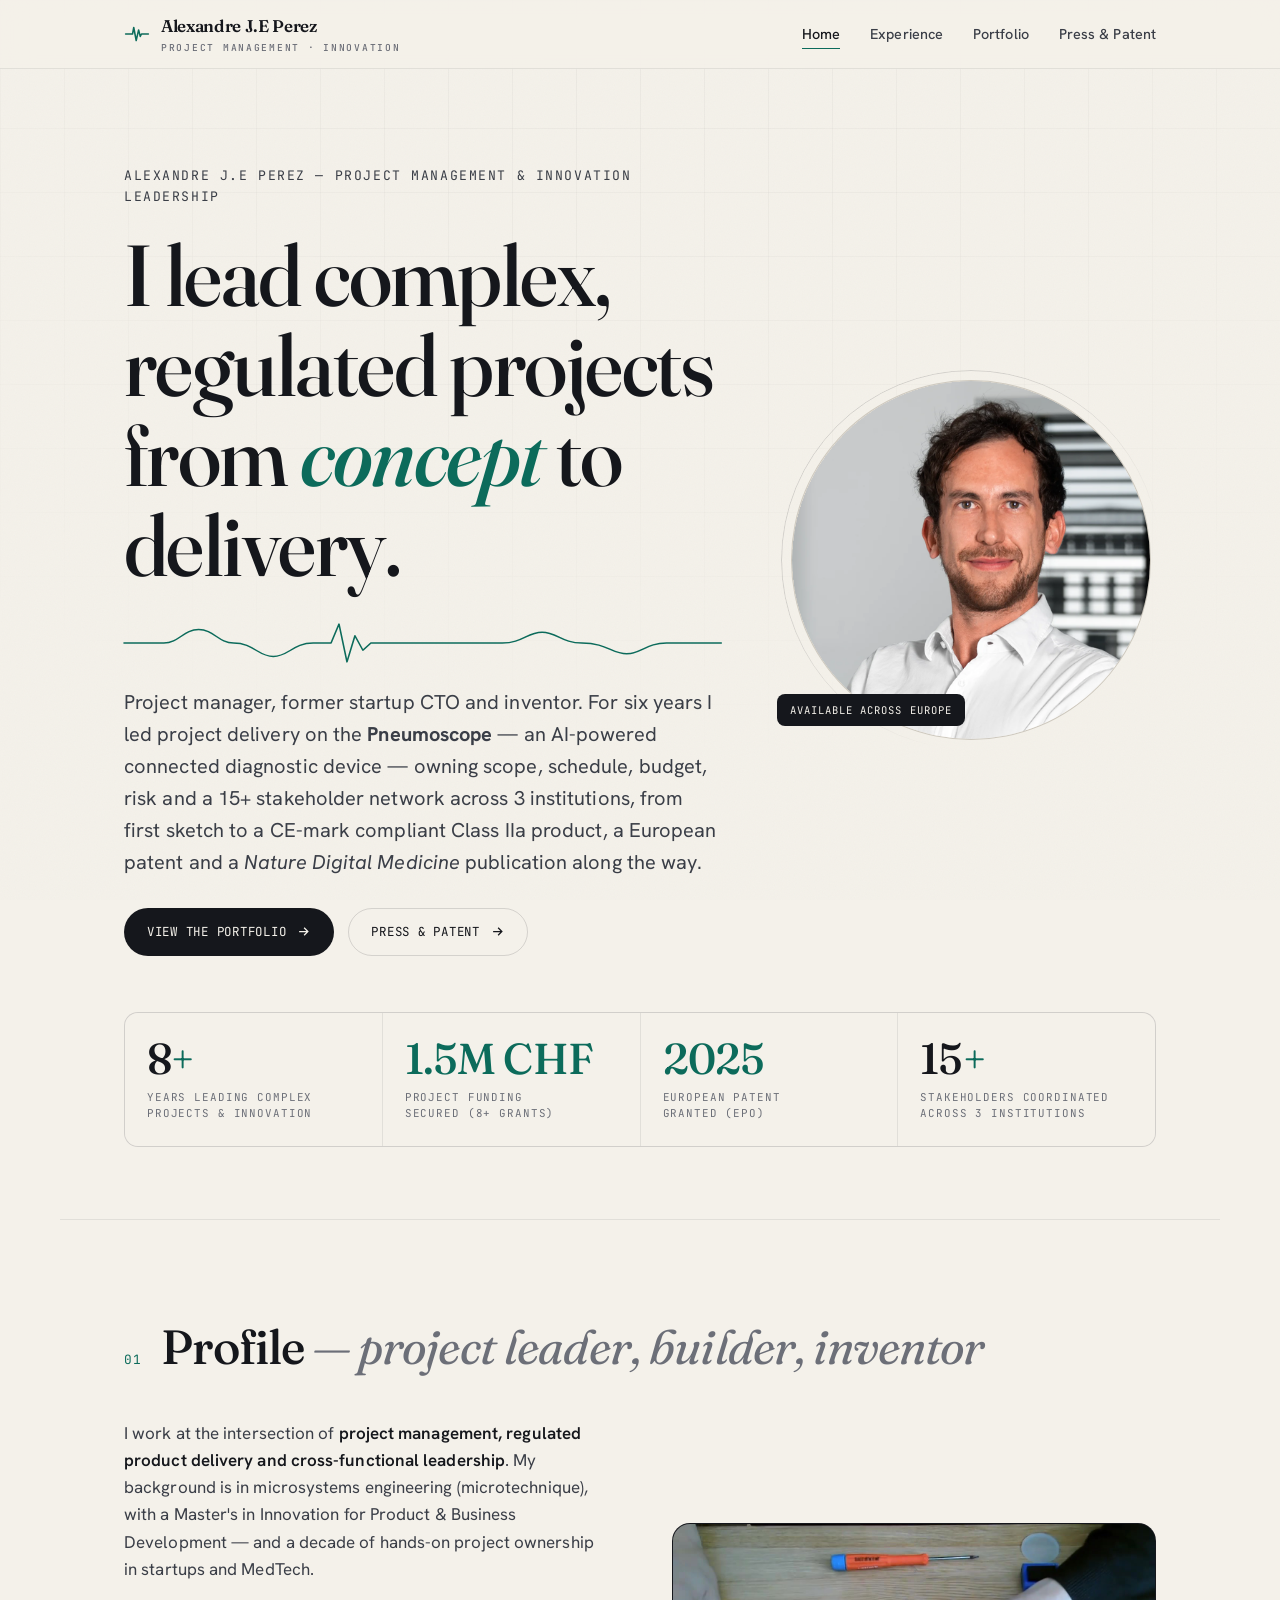
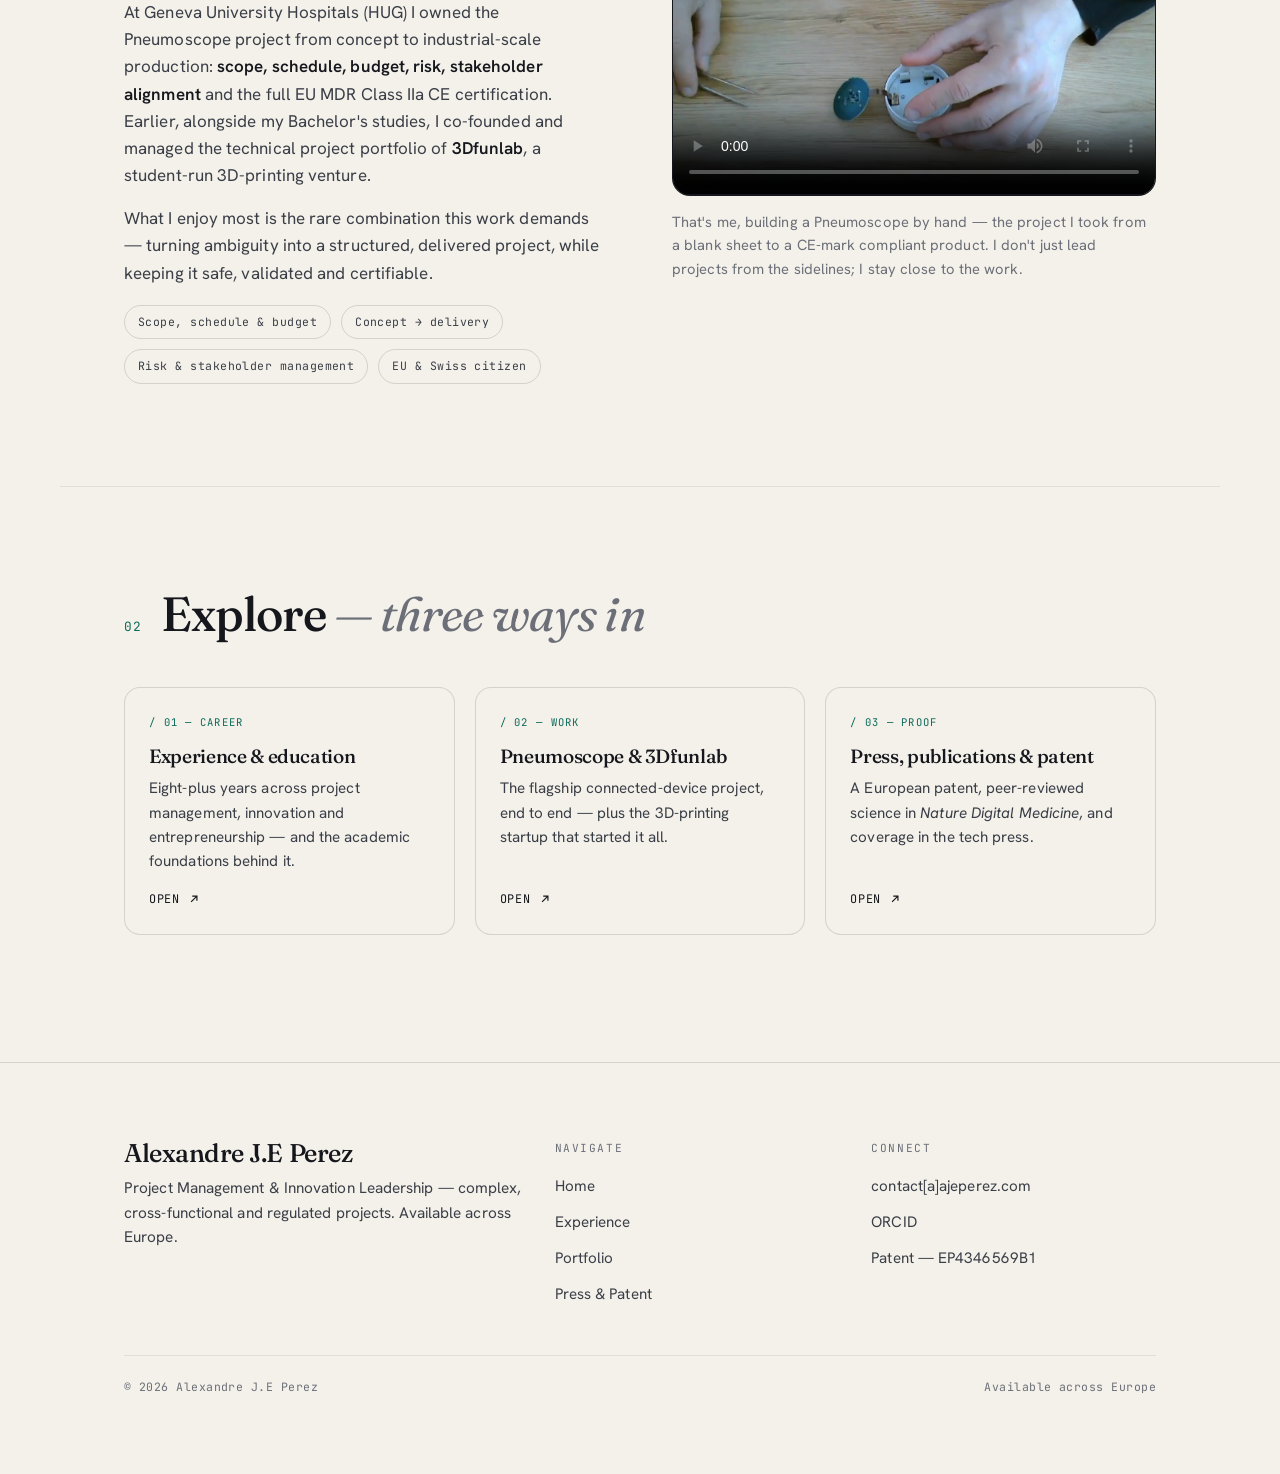
==== commit 7a5126ef: "Fix index and experience pages" ====
--- a/index.html
+++ b/index.html
@@ -74,7 +74,7 @@
     </div>
 
     <div class="stats">
-      <div class="stat" data-reveal data-delay="1"><div class="num">10<span>+</span></div><div class="lbl">Years leading complex<br>projects &amp; innovation</div></div>
+      <div class="stat" data-reveal data-delay="1"><div class="num">8<span>+</span></div><div class="lbl">Years leading complex<br>projects &amp; innovation</div></div>
       <div class="stat" data-reveal data-delay="2"><div class="num"><a href="https://www.hug.ch/centre-innovation/pneumoscope-stethoscope-numerique-intelligent" target="_blank" rel="noopener">1.5M <span>CHF</span></a></div><div class="lbl">Project funding<br>secured (8+ grants)</div></div>
       <div class="stat" data-reveal data-delay="3"><div class="num"><a href="https://patents.google.com/patent/EP4346569B1" target="_blank" rel="noopener">2025</a></div><div class="lbl">European patent<br>granted (EPO)</div></div>
       <div class="stat" data-reveal data-delay="4"><div class="num">15<span>+</span></div><div class="lbl">Stakeholders coordinated<br>across 3 institutions</div></div>
@@ -90,7 +90,7 @@
     <div class="split">
       <div class="prose" data-reveal>
         <p>I work at the intersection of <strong>project management, regulated product delivery and cross-functional leadership</strong>. My background is in microsystems engineering (microtechnique), with a Master's in Innovation for Product &amp; Business Development — and a decade of hands-on project ownership in startups and MedTech.</p>
-        <p>At Geneva University Hospitals (HUG) I owned the Pneumoscope project from concept to industrial-scale production: <strong>scope, schedule, budget, risk, stakeholder alignment</strong> and the full EU&nbsp;MDR Class&nbsp;IIa CE certification. Earlier, I co-founded and managed the technical project portfolio of <strong>3Dfunlab</strong>, a 3D-printing hardware startup.</p>
+        <p>At Geneva University Hospitals (HUG) I owned the Pneumoscope project from concept to industrial-scale production: <strong>scope, schedule, budget, risk, stakeholder alignment</strong> and the full EU&nbsp;MDR Class&nbsp;IIa CE certification. Earlier, alongside my Bachelor's studies, I co-founded and managed the technical project portfolio of <strong>3Dfunlab</strong>, a student-run 3D-printing venture.</p>
         <p>What I enjoy most is the rare combination this work demands — turning ambiguity into a structured, delivered project, while keeping it safe, validated and certifiable.</p>
         <div class="kpis">
           <span class="kpi">Scope, schedule &amp; budget</span>
@@ -121,7 +121,7 @@
       <a class="card" href="experience.html" data-reveal data-delay="1">
         <span class="kind">/ 01 — Career</span>
         <h3>Experience &amp; education</h3>
-        <p>A decade across project management, innovation and entrepreneurship — and the academic foundations behind it.</p>
+        <p>Eight-plus years across project management, innovation and entrepreneurship — and the academic foundations behind it.</p>
         <span class="open">Open<svg viewBox="0 0 24 24" fill="none" stroke="currentColor" stroke-width="2"><path d="M7 17L17 7M9 7h8v8"/></svg></span>
       </a>
       <a class="card" href="portfolio.html" data-reveal data-delay="2">
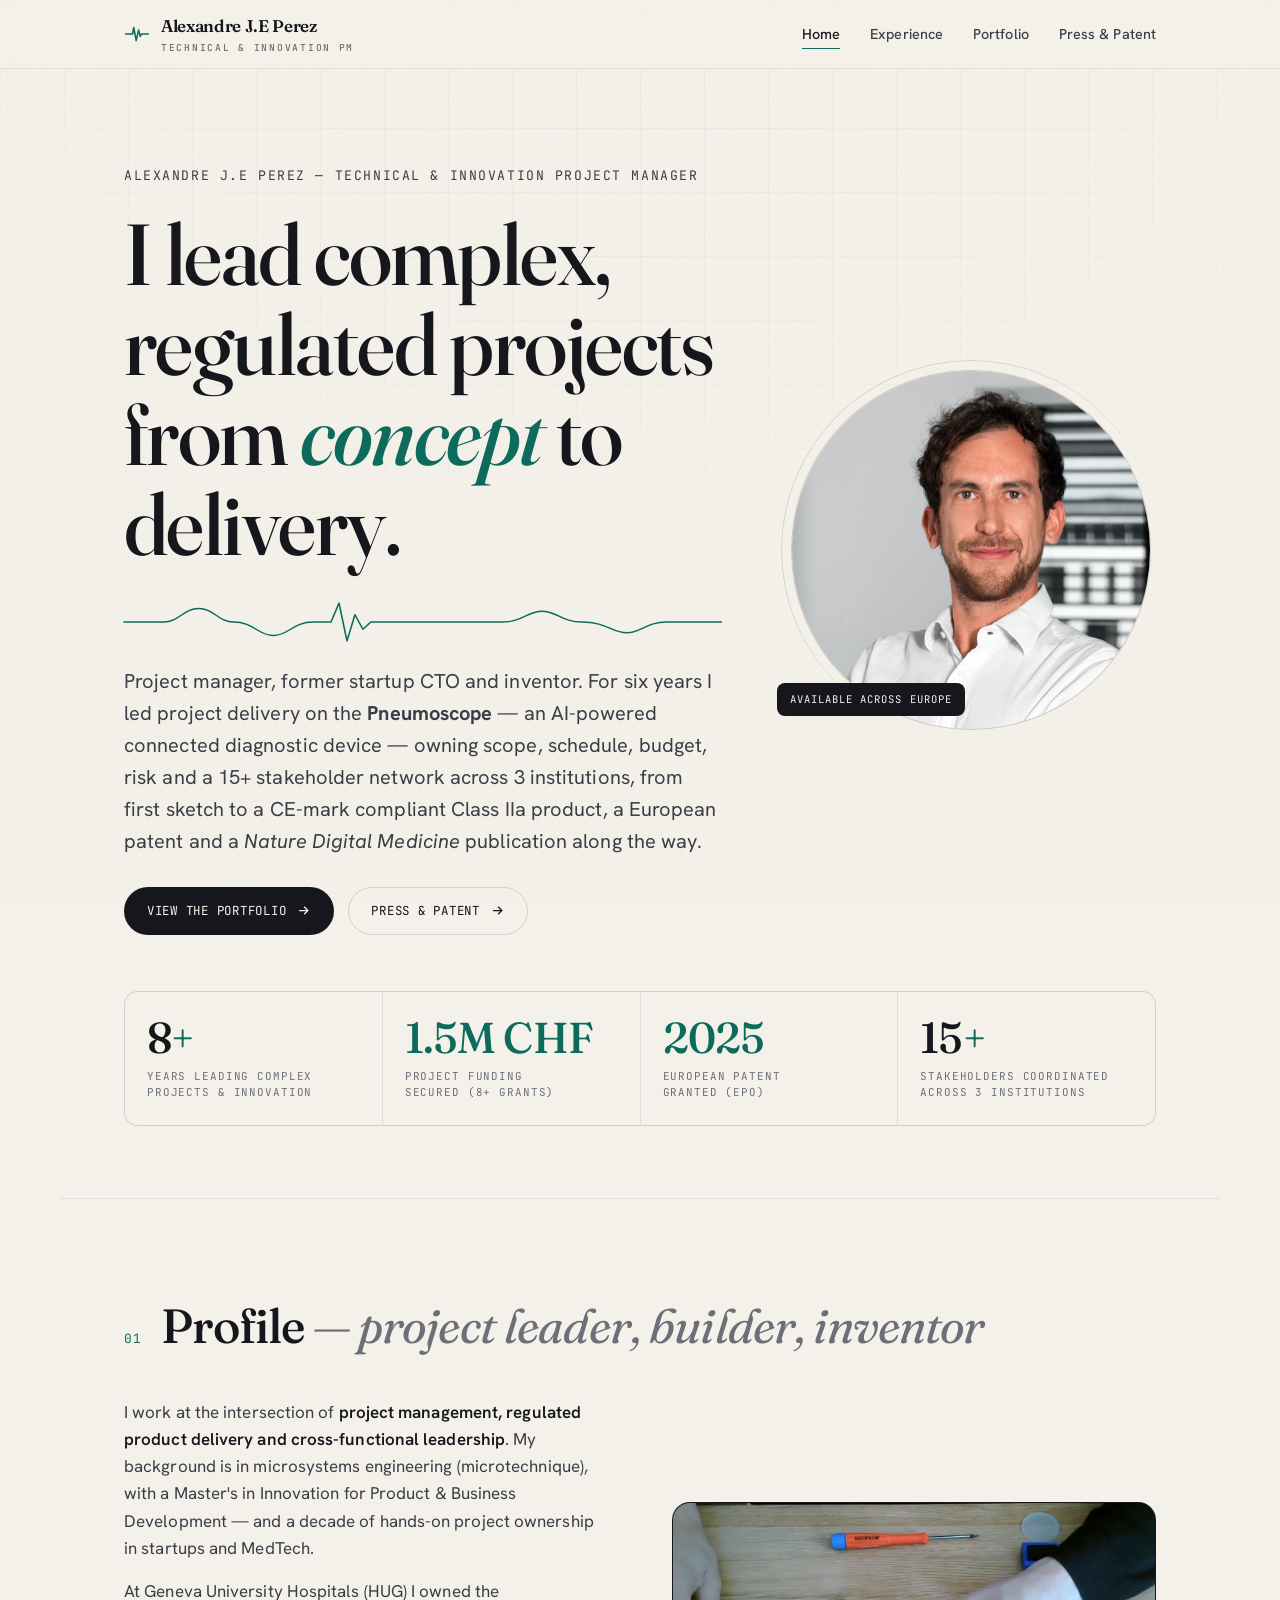
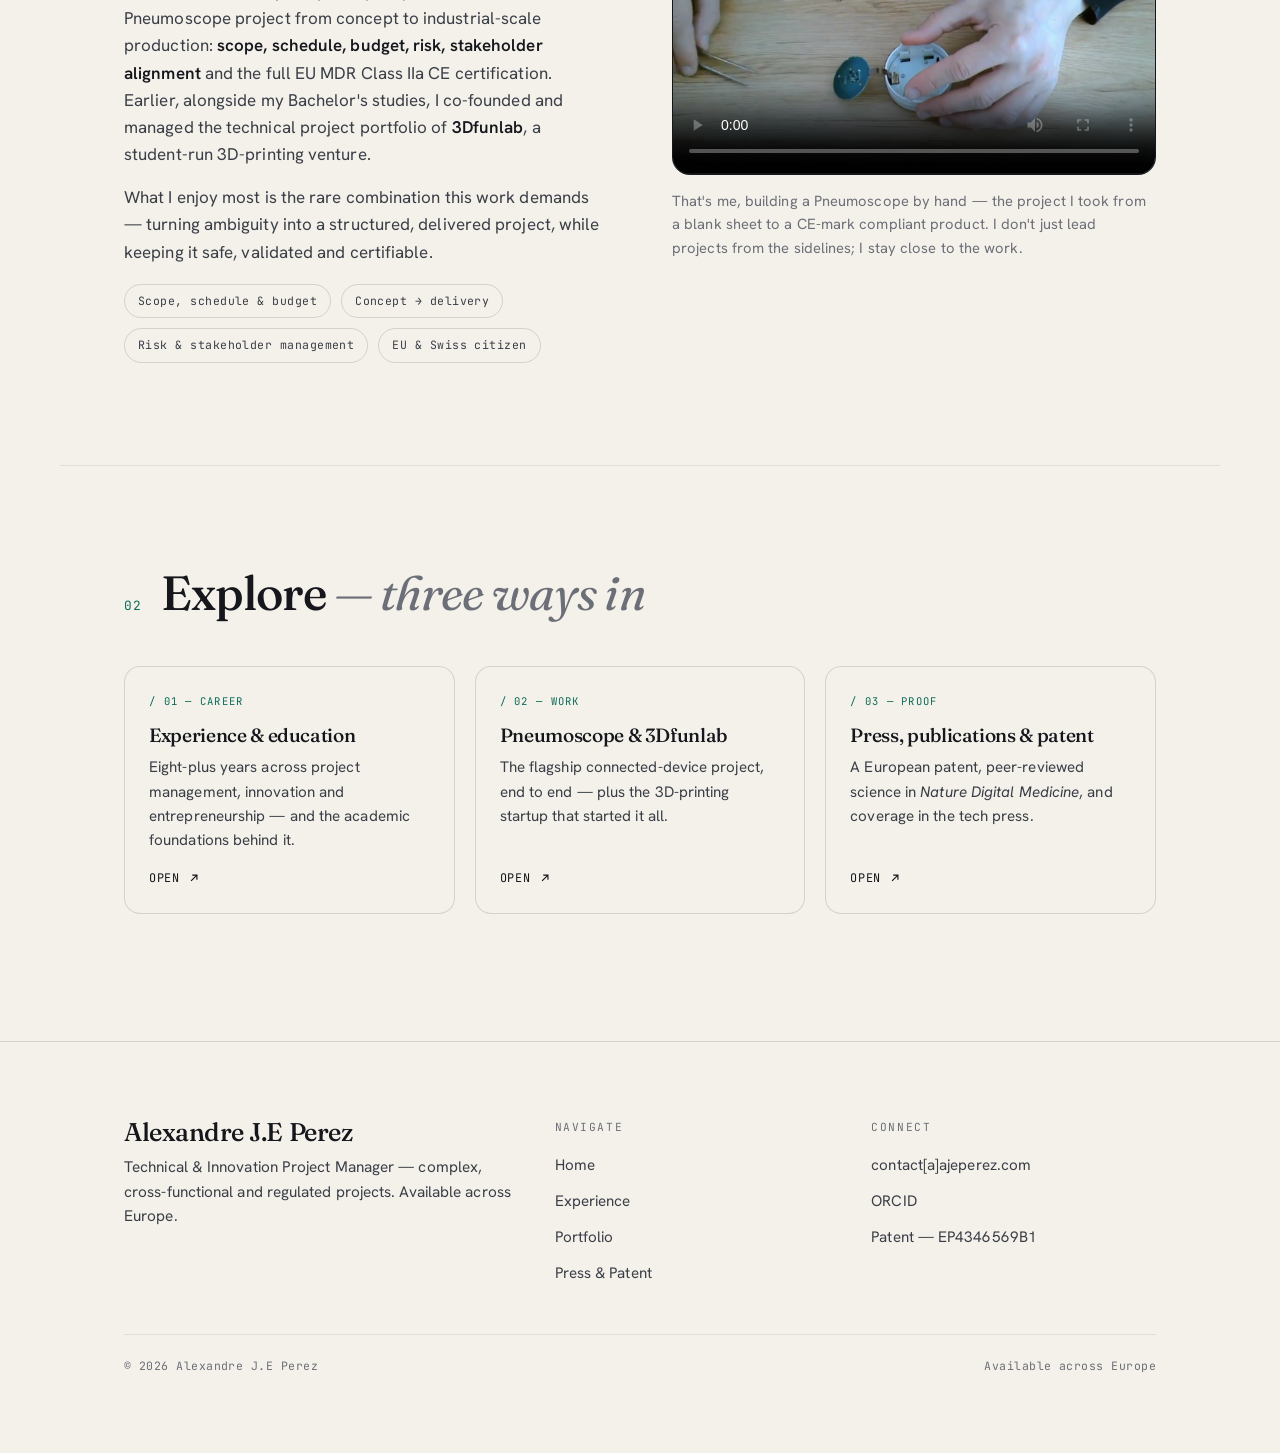
==== commit 3daf3f1a: "Fix all pages" ====
--- a/index.html
+++ b/index.html
@@ -4,7 +4,7 @@
 <meta charset="UTF-8" />
 <meta name="viewport" content="width=device-width, initial-scale=1.0" />
 <meta name="google-site-verification" content="-31vGXHYeUImx9YUoqMClb4hL9qNTQLB29gxYSEoE8c" />
-<title>Alexandre J.E Perez — Project Management & Innovation Leadership, MedTech</title>
+<title>Alexandre J.E Perez — Technical & Innovation Project Manager, MedTech</title>
 <meta name="description" content="Alexandre J.E Perez — Project Management & Innovation Leader. Leading complex, cross-functional and regulated projects from concept to delivery. Project lead of the Pneumoscope, an AI-powered connected diagnostic device." />
 <link rel="icon" href="assets/favicon.svg" type="image/svg+xml" />
 <link rel="stylesheet" href="assets/css/style.css" />
@@ -14,19 +14,19 @@
   <meta property="og:type" content="website" />
   <meta property="og:site_name" content="Alexandre J.E Perez" />
   <meta property="og:locale" content="en_US" />
-  <meta property="og:title" content="Alexandre J.E Perez — Project Management &amp; Innovation Leadership" />
+  <meta property="og:title" content="Alexandre J.E Perez — Technical &amp; Innovation Project Manager" />
   <meta property="og:description" content="Project Management &amp; Innovation Leader. Leading complex, cross-functional and regulated projects from concept to delivery. Project lead of the Pneumoscope, an AI-powered connected diagnostic device." />
   <meta property="og:url" content="https://ajeperez.com/" />
   <meta property="og:image" content="https://ajeperez.com/assets/img/og-image.png" />
   <meta property="og:image:width" content="1200" />
   <meta property="og:image:height" content="630" />
   <meta name="twitter:card" content="summary_large_image" />
-  <meta name="twitter:title" content="Alexandre J.E Perez — Project Management &amp; Innovation Leadership" />
+  <meta name="twitter:title" content="Alexandre J.E Perez — Technical &amp; Innovation Project Manager" />
   <meta name="twitter:description" content="Project Management &amp; Innovation Leader. Leading complex, cross-functional and regulated projects from concept to delivery." />
   <meta name="twitter:image" content="https://ajeperez.com/assets/img/og-image.png" />
   <script type="application/ld+json">
   {"@context":"https://schema.org","@graph":[
-    {"@type":"Person","name":"Alexandre J.E Perez","url":"https://ajeperez.com/","image":"https://ajeperez.com/assets/img/og-image.png","jobTitle":"Project Management & Innovation Leader","description":"Project manager and innovation leader, microsystems engineer and former startup CTO — leading complex, cross-functional and regulated projects from concept to delivery.","address":{"@type":"PostalAddress","addressLocality":"Lausanne","addressCountry":"CH"},"knowsAbout":["Project Management","Cross-functional leadership","EU MDR","Connected medical devices","Risk & stakeholder management","Innovation & funding strategy"],"sameAs":["https://orcid.org/0000-0003-1454-4327"]},
+    {"@type":"Person","name":"Alexandre J.E Perez","url":"https://ajeperez.com/","image":"https://ajeperez.com/assets/img/og-image.png","jobTitle":"Technical & Innovation Project Manager","description":"Technical and innovation project manager, microsystems engineer and former startup CTO — leading complex, cross-functional and regulated projects from concept to delivery.","address":{"@type":"PostalAddress","addressLocality":"Lausanne","addressCountry":"CH"},"knowsAbout":["Project Management","Cross-functional leadership","EU MDR","Connected medical devices","Risk & stakeholder management","Innovation & funding strategy"],"sameAs":["https://orcid.org/0000-0003-1454-4327"]},
     {"@type":"WebSite","name":"Alexandre J.E Perez","url":"https://ajeperez.com/"}
   ]}
   </script>
@@ -37,7 +37,7 @@
   <nav class="nav wrap" aria-label="Primary">
     <a class="brand" href="index.html" aria-label="Alexandre J.E Perez — home">
       <svg class="mark" viewBox="0 0 32 32" aria-hidden="true"><path d="M2 16 H8 L10.5 16 L12 8 L15 24 L18 11 L20 19 L21.5 16 H30" fill="none" stroke="currentColor" stroke-width="1.9" stroke-linecap="round" stroke-linejoin="round"/></svg>
-      <span>Alexandre J.E Perez<small>Project Management · Innovation</small></span>
+      <span>Alexandre J.E Perez<small>Technical &amp; Innovation PM</small></span>
     </a>
     <ul class="nav-links">
       <li><a href="index.html" class="active">Home</a></li>
@@ -54,7 +54,7 @@
   <section class="hero wrap">
     <div class="hero-grid">
       <div class="hero-copy">
-        <p class="role" data-load="1">Alexandre J.E Perez — Project Management &amp; Innovation Leadership</p>
+        <p class="role" data-load="1">Alexandre J.E Perez — Technical &amp; Innovation Project Manager</p>
         <h1 data-load="2">I lead complex, regulated projects from <em>concept</em> to delivery.</h1>
         <svg class="waveform" data-load="3" viewBox="0 0 600 60" preserveAspectRatio="none" aria-hidden="true">
           <path class="pulse" d="M0 30 C 20 30 30 30 40 30 C 55 30 60 15 75 15 C 90 15 95 30 110 30 C 130 30 135 45 150 45 C 165 45 170 30 190 30 L 208 30 L 216 9 L 224 51 L 232 22 L 240 38 L 248 30 L 380 30 C 400 30 405 18 420 18 C 435 18 440 30 460 30 C 485 30 490 42 505 42 C 520 42 525 30 545 30 L 600 30"/>
@@ -145,7 +145,7 @@
     <div class="footer-grid">
       <div>
         <h4>Alexandre J.E Perez</h4>
-        <p class="lead" style="font-size:.96rem;color:var(--ink-2)">Project Management &amp; Innovation Leadership — complex, cross-functional and regulated projects. Available across Europe.</p>
+        <p class="lead" style="font-size:.96rem;color:var(--ink-2)">Technical &amp; Innovation Project Manager — complex, cross-functional and regulated projects. Available across Europe.</p>
       </div>
       <div>
         <p class="col-title">Navigate</p>
